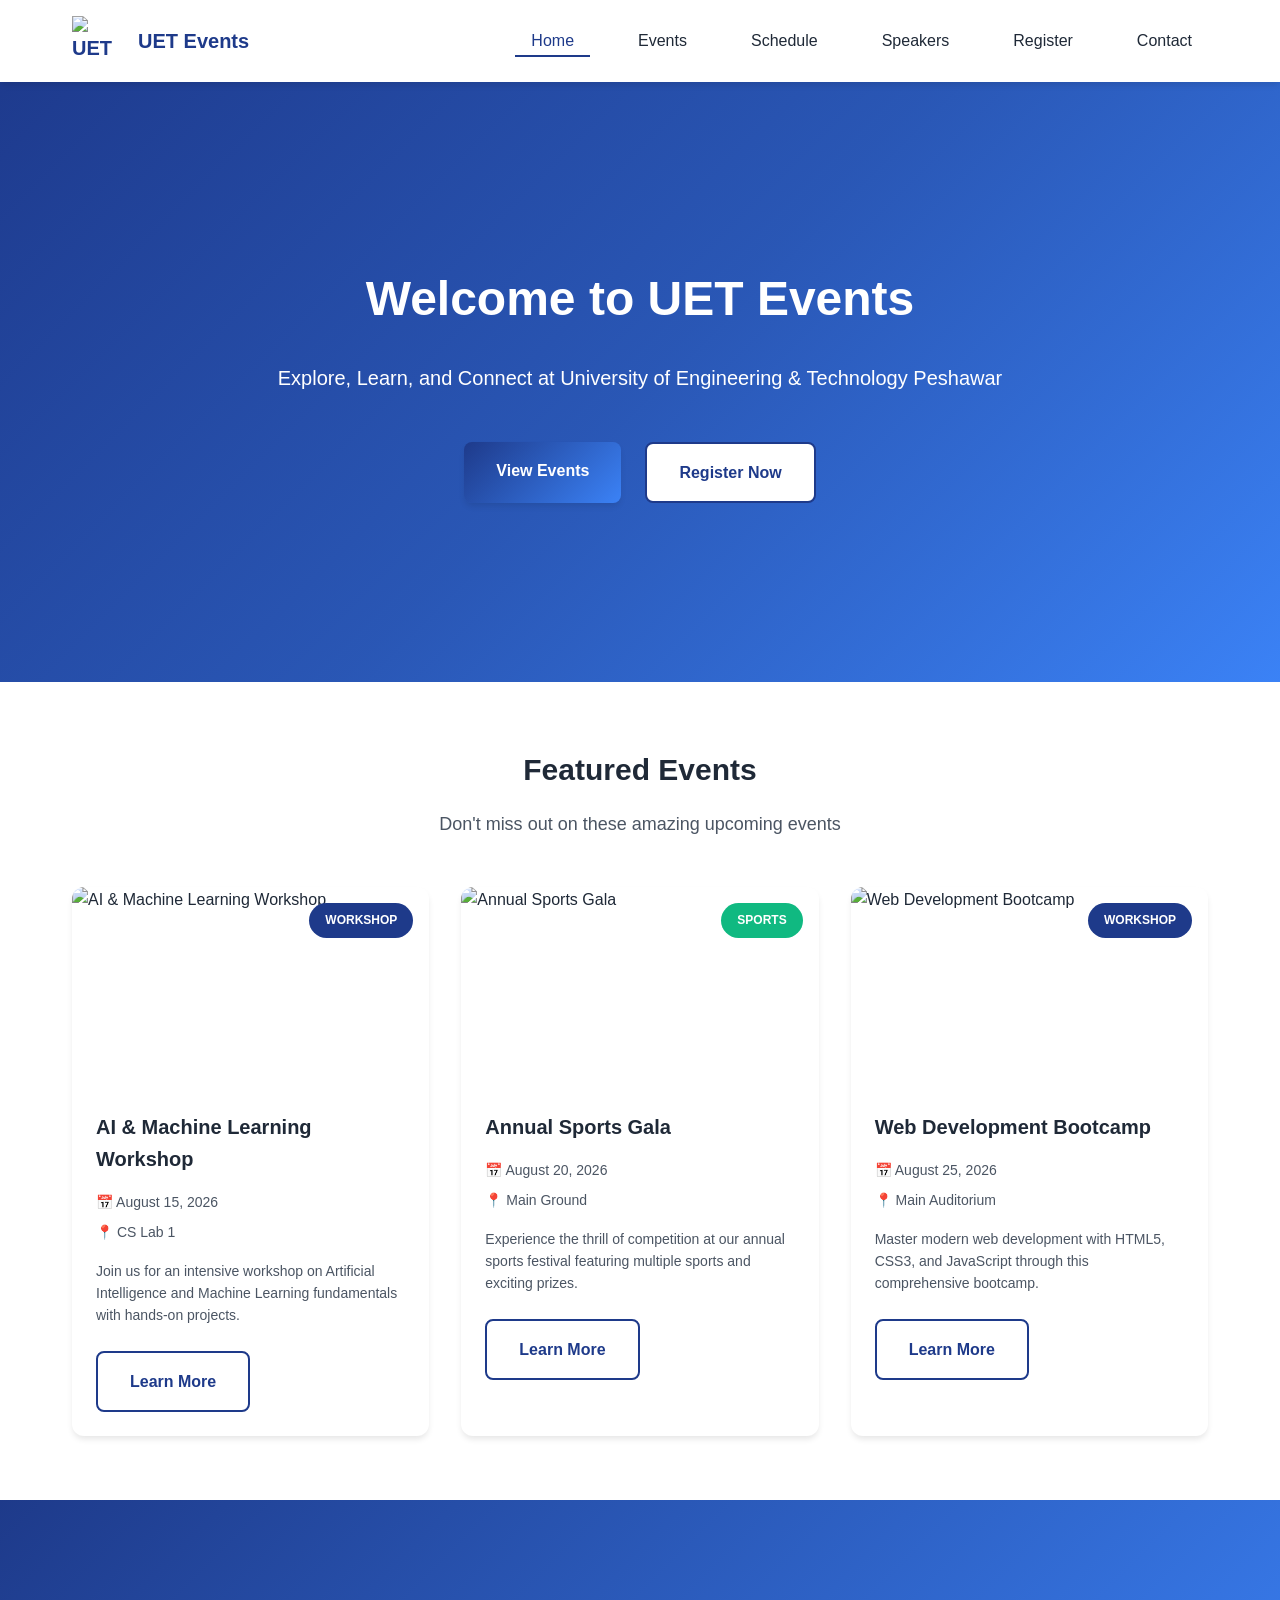
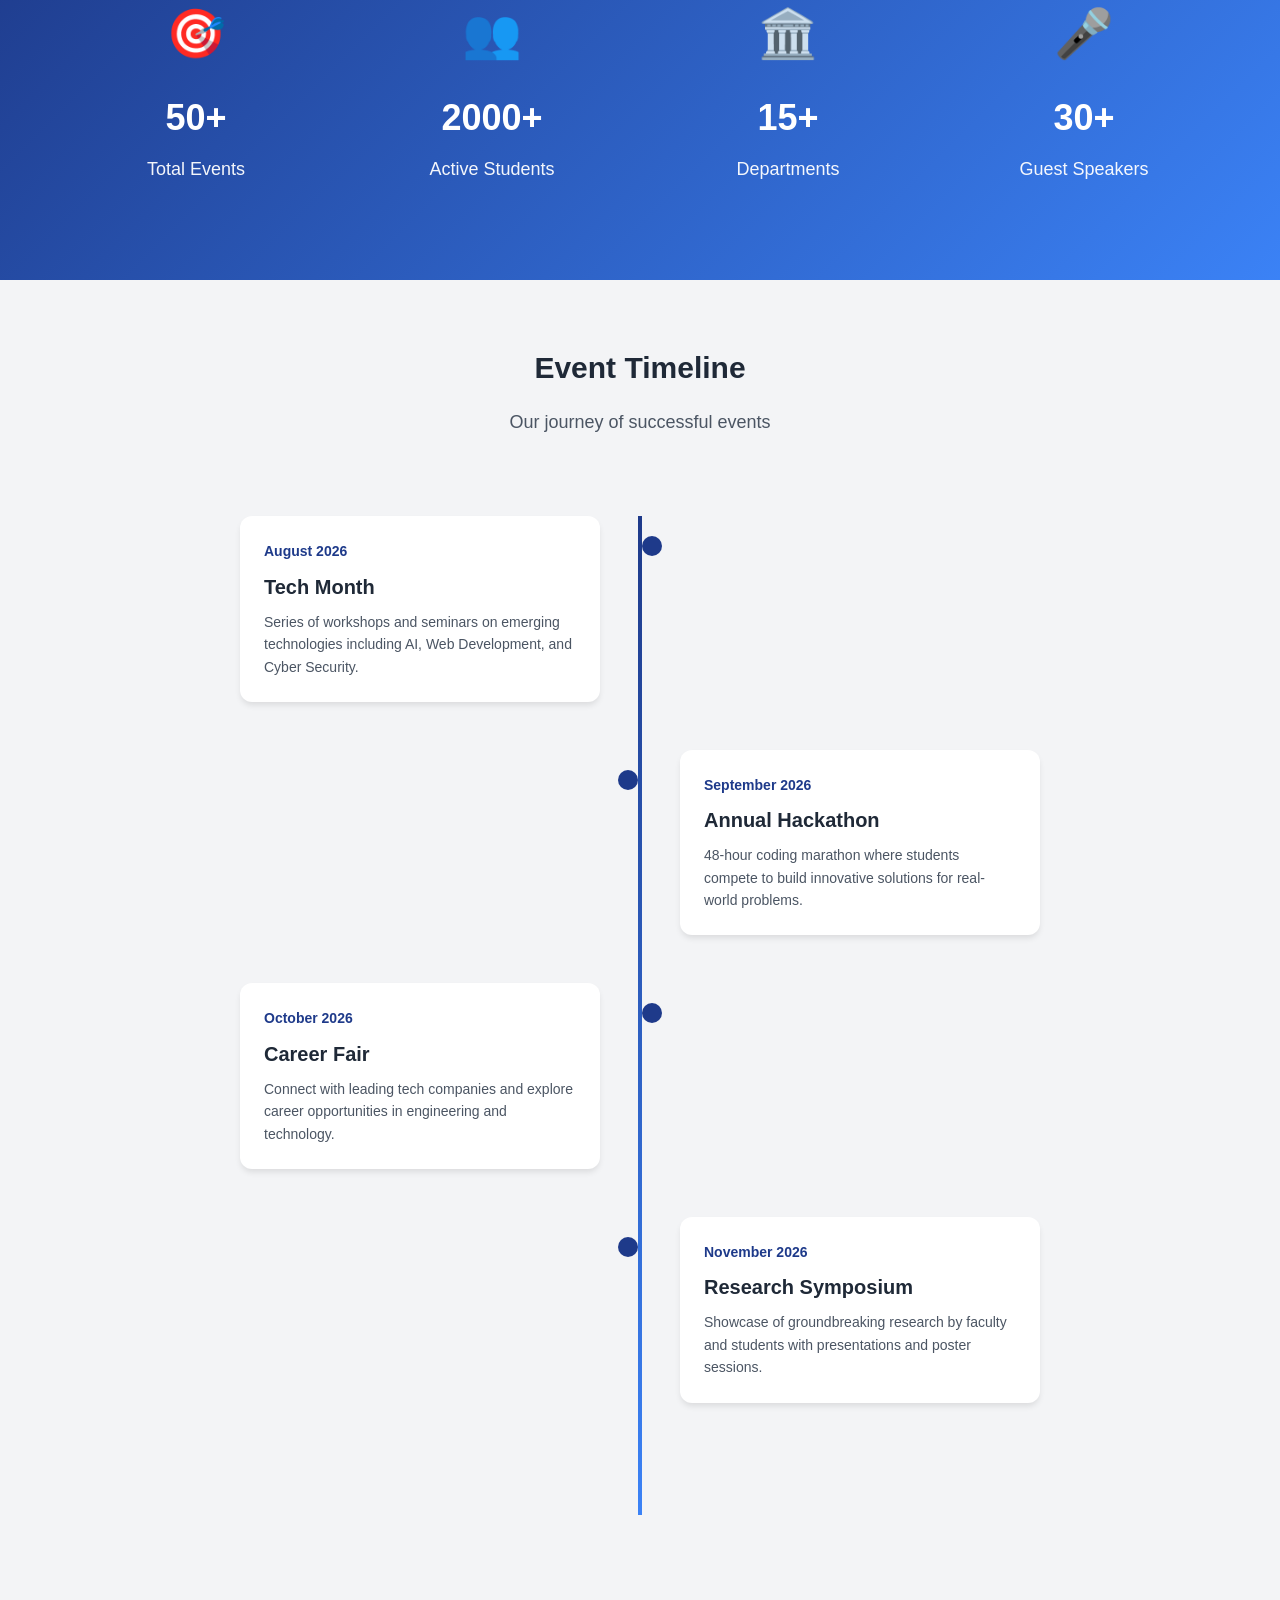
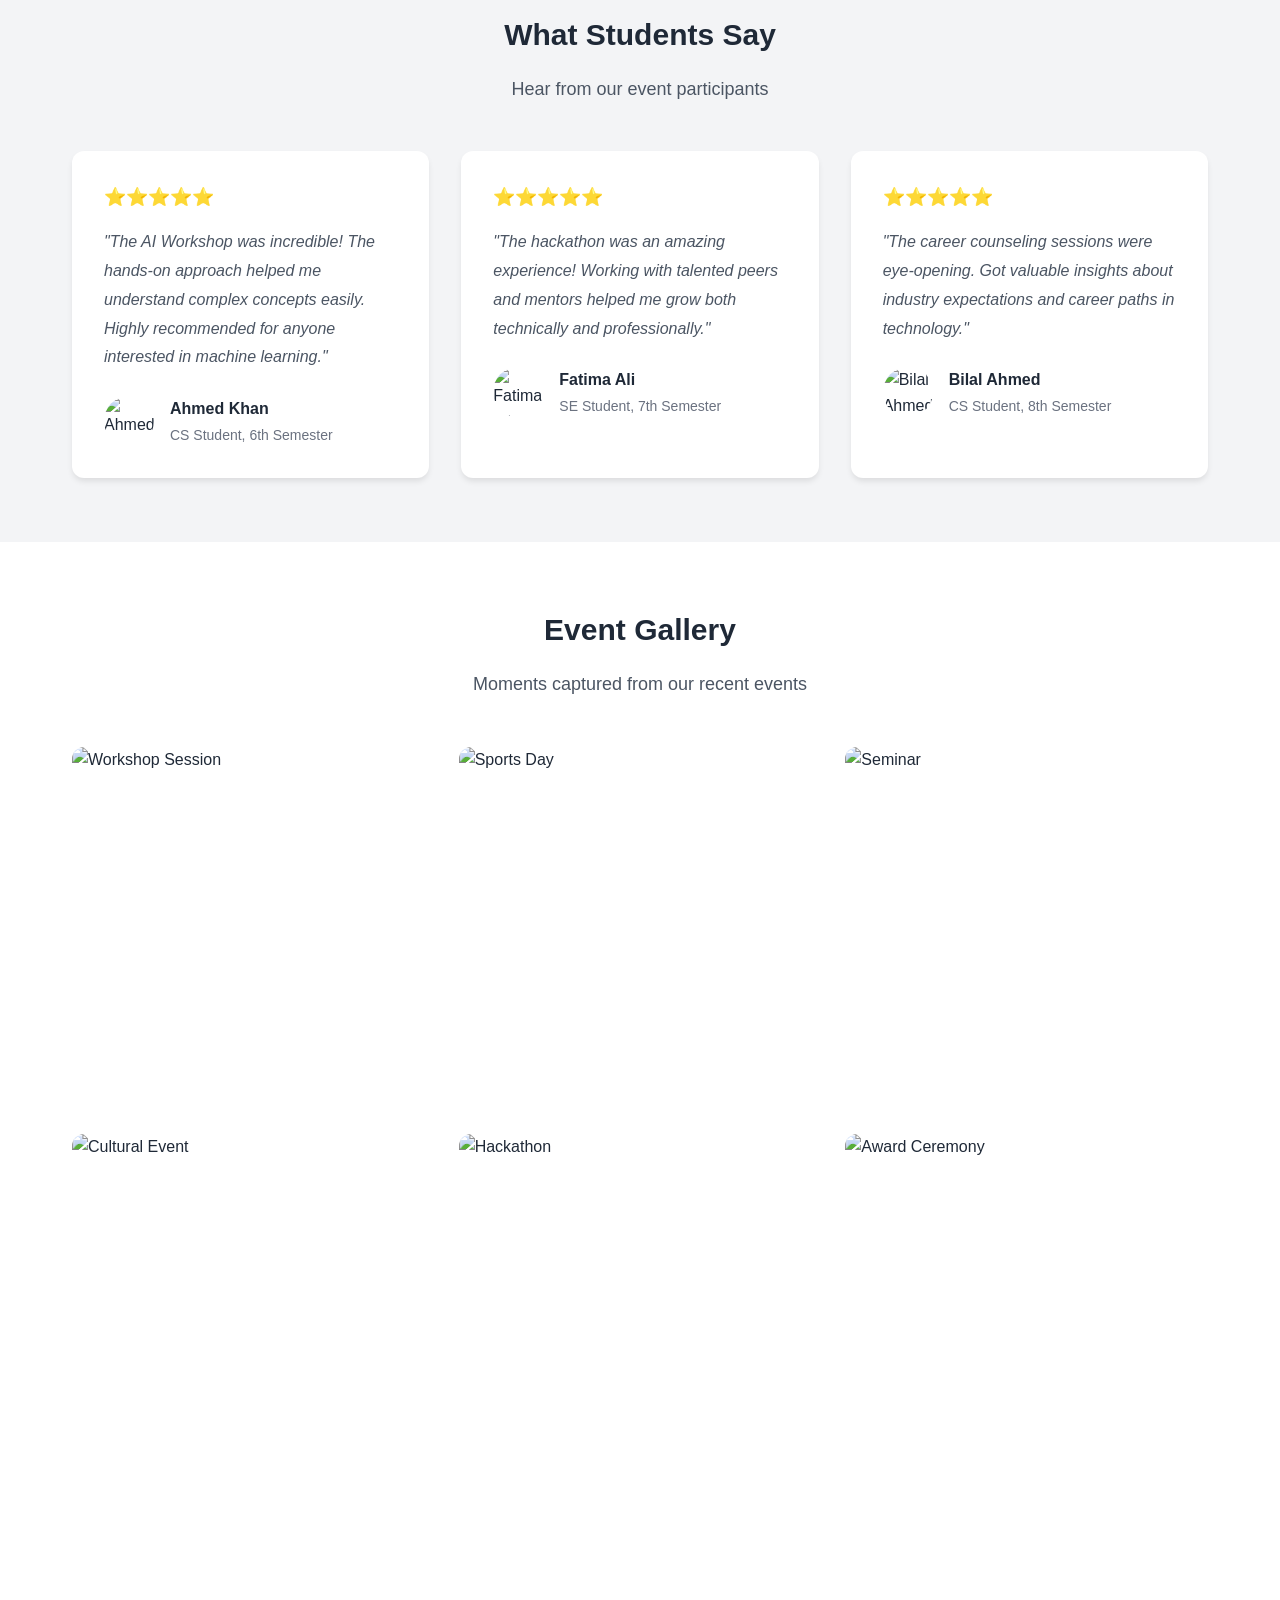
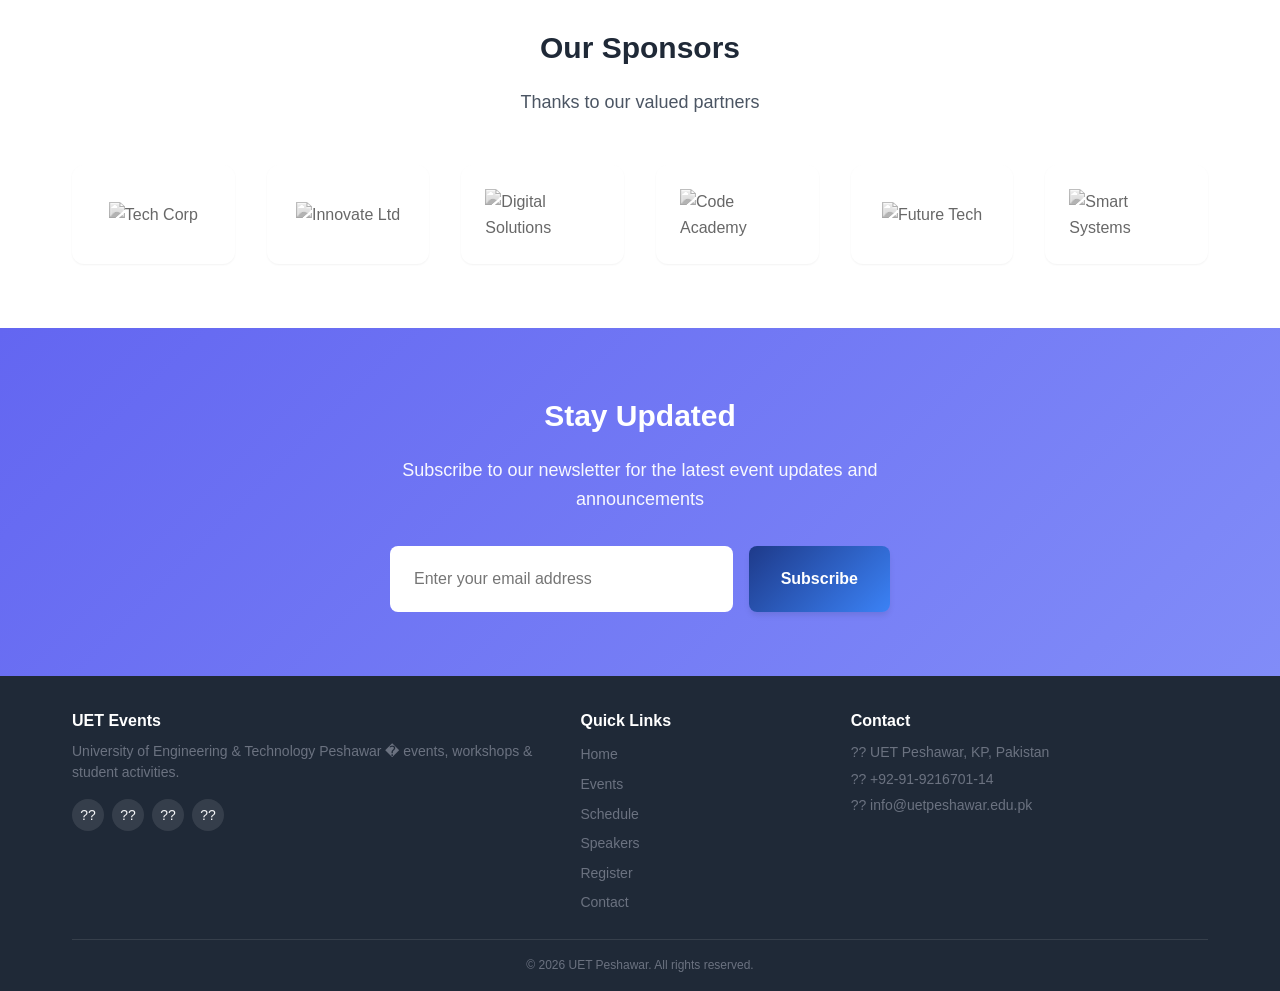
==== index.html @ 7196884f "Summer Web Development Assignment University Events" ====
<!DOCTYPE html>
<html lang="en">
<head>
    <meta charset="UTF-8">
    <meta name="viewport" content="width=device-width, initial-scale=1.0">
    <meta name="description" content="University of Engineering & Technology Peshawar - Event Management System">
    <meta name="keywords" content="UET Peshawar, University Events, Workshops, Seminars, Conferences">
    <meta name="author" content="UET Peshawar">
    <title>UET Events - Home | University Event Management</title>
    <link rel="stylesheet" href="style.css">
</head>
<body>
    <!-- Navigation Bar -->
    <header>
        <nav class="navbar">
            <div class="container nav-container">
                <div class="logo">
                    <img src="https://via.placeholder.com/50x50/1e3a8a/ffffff?text=UET" alt="UET Peshawar Logo" class="logo-img">
                    <span class="logo-text">UET Events</span>
                </div>
                
                <!-- Hamburger Menu (CSS Only) -->
                <input type="checkbox" id="menu-toggle" class="menu-toggle">
                <label for="menu-toggle" class="menu-icon">
                    <span></span>
                    <span></span>
                    <span></span>
                </label>
                
                <ul class="nav-links">
                    <li><a href="index.html" class="nav-link active">Home</a></li>
                    <li><a href="events.html" class="nav-link">Events</a></li>
                    <li><a href="schedule.html" class="nav-link">Schedule</a></li>
                    <li><a href="speakers.html" class="nav-link">Speakers</a></li>
                    <li><a href="register.html" class="nav-link">Register</a></li>
                    <li><a href="contact.html" class="nav-link">Contact</a></li>
                </ul>
            </div>
        </nav>
    </header>

    <!-- Main Content -->
    <main>
        <!-- Hero Section -->
        <section class="hero">
            <div class="hero-overlay"></div>
            <div class="hero-content">
                <h1 class="hero-title">Welcome to UET Events</h1>
                <p class="hero-subtitle">Explore, Learn, and Connect at University of Engineering & Technology Peshawar</p>
                <div class="hero-buttons">
                    <a href="events.html" class="btn btn-primary">View Events</a>
                    <a href="register.html" class="btn btn-secondary">Register Now</a>
                </div>
            </div>
        </section>

        <!-- Featured Events Section -->
        <section class="featured-events section">
            <div class="container">
                <h2 class="section-title">Featured Events</h2>
                <p class="section-subtitle">Don't miss out on these amazing upcoming events</p>
                
                <div class="events-grid featured-grid">
                    <!-- Event Card 1 -->
                    <article class="event-card">
                        <div class="event-image">
                            <img src="https://images.unsplash.com/photo-1531482615713-2afd69097998?w=400&h=300&fit=crop" alt="AI & Machine Learning Workshop">
                            <span class="event-badge badge-workshop">Workshop</span>
                        </div>
                        <div class="event-content">
                            <h3 class="event-title">AI & Machine Learning Workshop</h3>
                            <div class="event-meta">
                                <span class="event-date">📅 August 15, 2026</span>
                                <span class="event-venue">📍 CS Lab 1</span>
                            </div>
                            <p class="event-description">Join us for an intensive workshop on Artificial Intelligence and Machine Learning fundamentals with hands-on projects.</p>
                            <a href="events.html" class="btn btn-outline">Learn More</a>
                        </div>
                    </article>

                    <!-- Event Card 2 -->
                    <article class="event-card">
                        <div class="event-image">
                            <img src="https://images.unsplash.com/photo-1461896836934-ffe607ba8211?w=400&h=300&fit=crop" alt="Annual Sports Gala">
                            <span class="event-badge badge-sports">Sports</span>
                        </div>
                        <div class="event-content">
                            <h3 class="event-title">Annual Sports Gala</h3>
                            <div class="event-meta">
                                <span class="event-date">📅 August 20, 2026</span>
                                <span class="event-venue">📍 Main Ground</span>
                            </div>
                            <p class="event-description">Experience the thrill of competition at our annual sports festival featuring multiple sports and exciting prizes.</p>
                            <a href="events.html" class="btn btn-outline">Learn More</a>
                        </div>
                    </article>

                    <!-- Event Card 3 -->
                    <article class="event-card">
                        <div class="event-image">
                            <img src="https://images.unsplash.com/photo-1498050108023-c5249f4df085?w=400&h=300&fit=crop" alt="Web Development Bootcamp">
                            <span class="event-badge badge-workshop">Workshop</span>
                        </div>
                        <div class="event-content">
                            <h3 class="event-title">Web Development Bootcamp</h3>
                            <div class="event-meta">
                                <span class="event-date">📅 August 25, 2026</span>
                                <span class="event-venue">📍 Main Auditorium</span>
                            </div>
                            <p class="event-description">Master modern web development with HTML5, CSS3, and JavaScript through this comprehensive bootcamp.</p>
                            <a href="events.html" class="btn btn-outline">Learn More</a>
                        </div>
                    </article>
                </div>
            </div>
        </section>

        <!-- Statistics Section -->
        <section class="statistics section">
            <div class="container">
                <div class="stats-grid">
                    <div class="stat-card">
                        <div class="stat-icon">🎯</div>
                        <div class="stat-number">50+</div>
                        <div class="stat-label">Total Events</div>
                    </div>
                    <div class="stat-card">
                        <div class="stat-icon">👥</div>
                        <div class="stat-number">2000+</div>
                        <div class="stat-label">Active Students</div>
                    </div>
                    <div class="stat-card">
                        <div class="stat-icon">🏛️</div>
                        <div class="stat-number">15+</div>
                        <div class="stat-label">Departments</div>
                    </div>
                    <div class="stat-card">
                        <div class="stat-icon">🎤</div>
                        <div class="stat-number">30+</div>
                        <div class="stat-label">Guest Speakers</div>
                    </div>
                </div>
            </div>
        </section>

        <!-- Timeline Section -->
        <section class="timeline-section section">
            <div class="container">
                <h2 class="section-title">Event Timeline</h2>
                <p class="section-subtitle">Our journey of successful events</p>
                
                <div class="timeline">
                    <div class="timeline-item">
                        <div class="timeline-content">
                            <div class="timeline-date">August 2026</div>
                            <h3 class="timeline-title">Tech Month</h3>
                            <p class="timeline-description">Series of workshops and seminars on emerging technologies including AI, Web Development, and Cyber Security.</p>
                        </div>
                    </div>
                    <div class="timeline-item">
                        <div class="timeline-content">
                            <div class="timeline-date">September 2026</div>
                            <h3 class="timeline-title">Annual Hackathon</h3>
                            <p class="timeline-description">48-hour coding marathon where students compete to build innovative solutions for real-world problems.</p>
                        </div>
                    </div>
                    <div class="timeline-item">
                        <div class="timeline-content">
                            <div class="timeline-date">October 2026</div>
                            <h3 class="timeline-title">Career Fair</h3>
                            <p class="timeline-description">Connect with leading tech companies and explore career opportunities in engineering and technology.</p>
                        </div>
                    </div>
                    <div class="timeline-item">
                        <div class="timeline-content">
                            <div class="timeline-date">November 2026</div>
                            <h3 class="timeline-title">Research Symposium</h3>
                            <p class="timeline-description">Showcase of groundbreaking research by faculty and students with presentations and poster sessions.</p>
                        </div>
                    </div>
                </div>
            </div>
        </section>

        <!-- Testimonials Section -->
        <section class="testimonials section">
            <div class="container">
                <h2 class="section-title">What Students Say</h2>
                <p class="section-subtitle">Hear from our event participants</p>
                
                <div class="testimonials-grid">
                    <div class="testimonial-card">
                        <div class="testimonial-stars">⭐⭐⭐⭐⭐</div>
                        <p class="testimonial-text">"The AI Workshop was incredible! The hands-on approach helped me understand complex concepts easily. Highly recommended for anyone interested in machine learning."</p>
                        <div class="testimonial-author">
                            <img src="https://i.pravatar.cc/150?img=12" alt="Ahmed Khan" class="testimonial-img">
                            <div class="testimonial-info">
                                <h4 class="testimonial-name">Ahmed Khan</h4>
                                <p class="testimonial-role">CS Student, 6th Semester</p>
                            </div>
                        </div>
                    </div>
                    
                    <div class="testimonial-card">
                        <div class="testimonial-stars">⭐⭐⭐⭐⭐</div>
                        <p class="testimonial-text">"The hackathon was an amazing experience! Working with talented peers and mentors helped me grow both technically and professionally."</p>
                        <div class="testimonial-author">
                            <img src="https://i.pravatar.cc/150?img=5" alt="Fatima Ali" class="testimonial-img">
                            <div class="testimonial-info">
                                <h4 class="testimonial-name">Fatima Ali</h4>
                                <p class="testimonial-role">SE Student, 7th Semester</p>
                            </div>
                        </div>
                    </div>
                    
                    <div class="testimonial-card">
                        <div class="testimonial-stars">⭐⭐⭐⭐⭐</div>
                        <p class="testimonial-text">"The career counseling sessions were eye-opening. Got valuable insights about industry expectations and career paths in technology."</p>
                        <div class="testimonial-author">
                            <img src="https://i.pravatar.cc/150?img=33" alt="Bilal Ahmed" class="testimonial-img">
                            <div class="testimonial-info">
                                <h4 class="testimonial-name">Bilal Ahmed</h4>
                                <p class="testimonial-role">CS Student, 8th Semester</p>
                            </div>
                        </div>
                    </div>
                </div>
            </div>
        </section>

        <!-- Gallery Section -->
        <section class="gallery section">
            <div class="container">
                <h2 class="section-title">Event Gallery</h2>
                <p class="section-subtitle">Moments captured from our recent events</p>
                
                <div class="gallery-grid">
                    <div class="gallery-item">
                        <img src="https://images.unsplash.com/photo-1524178232363-1fb2b075b655?w=400&h=400&fit=crop" alt="Workshop Session">
                        <div class="gallery-overlay">
                            <p class="gallery-caption">Workshop Session</p>
                        </div>
                    </div>
                    <div class="gallery-item">
                        <img src="https://images.unsplash.com/photo-1579952363873-27f3bade9f55?w=400&h=400&fit=crop" alt="Sports Day">
                        <div class="gallery-overlay">
                            <p class="gallery-caption">Sports Day</p>
                        </div>
                    </div>
                    <div class="gallery-item">
                        <img src="https://images.unsplash.com/photo-1540575467063-178a50c2df87?w=400&h=400&fit=crop" alt="Seminar">
                        <div class="gallery-overlay">
                            <p class="gallery-caption">Tech Seminar</p>
                        </div>
                    </div>
                    <div class="gallery-item">
                        <img src="https://images.unsplash.com/photo-1511578314322-379afb476865?w=400&h=400&fit=crop" alt="Cultural Event">
                        <div class="gallery-overlay">
                            <p class="gallery-caption">Cultural Festival</p>
                        </div>
                    </div>
                    <div class="gallery-item">
                        <img src="https://images.unsplash.com/photo-1504384308090-c894fdcc538d?w=400&h=400&fit=crop" alt="Hackathon">
                        <div class="gallery-overlay">
                            <p class="gallery-caption">Hackathon 2025</p>
                        </div>
                    </div>
                    <div class="gallery-item">
                        <img src="https://images.unsplash.com/photo-1523580494863-6f3031224c94?w=400&h=400&fit=crop" alt="Award Ceremony">
                        <div class="gallery-overlay">
                            <p class="gallery-caption">Award Ceremony</p>
                        </div>
                    </div>
                </div>
            </div>
        </section>

        <!-- Sponsors Section -->
        <section class="sponsors section">
            <div class="container">
                <h2 class="section-title">Our Sponsors</h2>
                <p class="section-subtitle">Thanks to our valued partners</p>
                
                <div class="sponsors-grid">
                    <div class="sponsor-card">
                        <img src="https://via.placeholder.com/150x80/1e3a8a/ffffff?text=Tech+Corp" alt="Tech Corp" class="sponsor-logo">
                    </div>
                    <div class="sponsor-card">
                        <img src="https://via.placeholder.com/150x80/3b82f6/ffffff?text=Innovate" alt="Innovate Ltd" class="sponsor-logo">
                    </div>
                    <div class="sponsor-card">
                        <img src="https://via.placeholder.com/150x80/60a5fa/ffffff?text=Digital" alt="Digital Solutions" class="sponsor-logo">
                    </div>
                    <div class="sponsor-card">
                        <img src="https://via.placeholder.com/150x80/6366f1/ffffff?text=Academy" alt="Code Academy" class="sponsor-logo">
                    </div>
                    <div class="sponsor-card">
                        <img src="https://via.placeholder.com/150x80/10b981/ffffff?text=Future" alt="Future Tech" class="sponsor-logo">
                    </div>
                    <div class="sponsor-card">
                        <img src="https://via.placeholder.com/150x80/f59e0b/ffffff?text=Smart" alt="Smart Systems" class="sponsor-logo">
                    </div>
                </div>
            </div>
        </section>

        <!-- Newsletter Section -->
        <section class="newsletter section">
            <div class="container">
                <div class="newsletter-content">
                    <h2 class="newsletter-title">Stay Updated</h2>
                    <p class="newsletter-text">Subscribe to our newsletter for the latest event updates and announcements</p>
                    <form class="newsletter-form">
                        <input type="email" class="newsletter-input" placeholder="Enter your email address" required>
                        <button type="submit" class="btn btn-primary">Subscribe</button>
                    </form>
                </div>
            </div>
        </section>
    </main>

    <!-- Footer -->
    <footer class="footer">
        <div class="container">
            <div class="footer-grid">
                <div class="footer-col">
                    <h3 class="footer-title">UET Events</h3>
                    <p class="footer-text">University of Engineering & Technology Peshawar � events, workshops & student activities.</p>
                    <div class="footer-social">
                        <a href="#" class="social-link" aria-label="Facebook">??</a>
                        <a href="#" class="social-link" aria-label="Twitter">??</a>
                        <a href="#" class="social-link" aria-label="LinkedIn">??</a>
                        <a href="#" class="social-link" aria-label="Instagram">??</a>
                    </div>
                </div>
                <div class="footer-col">
                    <h3 class="footer-title">Quick Links</h3>
                    <ul class="footer-links">
                        <li><a href="index.html" class="footer-link">Home</a></li>
                        <li><a href="events.html" class="footer-link">Events</a></li>
                        <li><a href="schedule.html" class="footer-link">Schedule</a></li>
                        <li><a href="speakers.html" class="footer-link">Speakers</a></li>
                        <li><a href="register.html" class="footer-link">Register</a></li>
                        <li><a href="contact.html" class="footer-link">Contact</a></li>
                    </ul>
                </div>
                <div class="footer-col">
                    <h3 class="footer-title">Contact</h3>
                    <ul class="footer-contact">
                        <li>?? UET Peshawar, KP, Pakistan</li>
                        <li>?? +92-91-9216701-14</li>
                        <li>?? info@uetpeshawar.edu.pk</li>
                    </ul>
                </div>
            </div>
            <div class="footer-bottom">
                <p>&copy; 2026 UET Peshawar. All rights reserved.</p>
            </div>
        </div>
    </footer>
</body>
</html>
---- style.css ----
/* ================================
   UNIVERSITY EVENT MANAGEMENT SYSTEM
   CSS Stylesheet
   ================================ */

/* ================================
   1. CSS RESET & VARIABLES
   ================================ */

* {
    margin: 0;
    padding: 0;
    box-sizing: border-box;
}

:root {
    /* Primary Colors - Blue Theme */
    --primary-color: #1e3a8a;
    --primary-light: #3b82f6;
    --primary-dark: #1e40af;
    --accent-color: #60a5fa;
    
    /* Secondary Colors */
    --secondary-color: #6366f1;
    --secondary-light: #818cf8;
    
    /* Neutral Colors */
    --text-dark: #1f2937;
    --text-medium: #4b5563;
    --text-light: #6b7280;
    --bg-white: #ffffff;
    --bg-light: #f3f4f6;
    --bg-lighter: #f9fafb;
    --border-color: #e5e7eb;
    
    /* Status Colors */
    --success: #10b981;
    --warning: #f59e0b;
    --error: #ef4444;
    --info: #06b6d4;
    
    /* Spacing */
    --spacing-xs: 0.5rem;
    --spacing-sm: 1rem;
    --spacing-md: 1.5rem;
    --spacing-lg: 2rem;
    --spacing-xl: 3rem;
    --spacing-xxl: 4rem;
    
    /* Typography */
    --font-family: 'Segoe UI', Tahoma, Geneva, Verdana, sans-serif;
    --font-size-xs: 0.75rem;
    --font-size-sm: 0.875rem;
    --font-size-base: 1rem;
    --font-size-lg: 1.125rem;
    --font-size-xl: 1.25rem;
    --font-size-2xl: 1.5rem;
    --font-size-3xl: 1.875rem;
    --font-size-4xl: 2.25rem;
    --font-size-5xl: 3rem;
    
    /* Borders & Shadows */
    --border-radius: 8px;
    --border-radius-lg: 12px;
    --border-radius-full: 9999px;
    --box-shadow-sm: 0 1px 2px 0 rgba(0, 0, 0, 0.05);
    --box-shadow: 0 4px 6px -1px rgba(0, 0, 0, 0.1);
    --box-shadow-md: 0 10px 15px -3px rgba(0, 0, 0, 0.1);
    --box-shadow-lg: 0 20px 25px -5px rgba(0, 0, 0, 0.1);
    --box-shadow-xl: 0 25px 50px -12px rgba(0, 0, 0, 0.25);
    
    /* Transitions */
    --transition-fast: all 0.15s ease;
    --transition: all 0.3s ease;
    --transition-slow: all 0.5s ease;
    
    /* Container */
    --container-width: 1200px;
}

/* ================================
   2. GLOBAL STYLES
   ================================ */

html {
    scroll-behavior: smooth;
    font-size: 16px;
}

body {
    font-family: var(--font-family);
    font-size: var(--font-size-base);
    line-height: 1.6;
    color: var(--text-dark);
    background-color: var(--bg-white);
    overflow-x: hidden;
}

img {
    max-width: 100%;
    height: auto;
    display: block;
}

a {
    text-decoration: none;
    color: inherit;
    transition: var(--transition);
}

ul, ol {
    list-style: none;
}

/* ================================
   3. UTILITY CLASSES
   ================================ */

.container {
    max-width: var(--container-width);
    margin: 0 auto;
    padding: 0 var(--spacing-lg);
}

.section {
    padding: var(--spacing-xxl) 0;
}

.section-title {
    font-size: var(--font-size-3xl);
    font-weight: 700;
    color: var(--text-dark);
    text-align: center;
    margin-bottom: var(--spacing-sm);
}

.section-subtitle {
    font-size: var(--font-size-lg);
    color: var(--text-medium);
    text-align: center;
    margin-bottom: var(--spacing-xl);
}

.required {
    color: var(--error);
}

/* ================================
   4. NAVIGATION BAR
   ================================ */

.navbar {
    background: var(--bg-white);
    box-shadow: var(--box-shadow);
    position: sticky;
    top: 0;
    z-index: 1000;
    transition: var(--transition);
}

.nav-container {
    display: flex;
    justify-content: space-between;
    align-items: center;
    padding: var(--spacing-sm) var(--spacing-lg);
}

.logo {
    display: flex;
    align-items: center;
    gap: var(--spacing-sm);
    font-size: var(--font-size-xl);
    font-weight: 700;
    color: var(--primary-color);
}

.logo-img {
    width: 50px;
    height: 50px;
    object-fit: contain;
}

.logo-text {
    font-weight: 700;
}

.menu-toggle {
    display: none;
}

.menu-icon {
    display: none;
    flex-direction: column;
    cursor: pointer;
    gap: 5px;
}

.menu-icon span {
    width: 25px;
    height: 3px;
    background: var(--primary-color);
    border-radius: 3px;
    transition: var(--transition);
}

.nav-links {
    display: flex;
    gap: var(--spacing-lg);
    align-items: center;
}

.nav-link {
    padding: var(--spacing-xs) var(--spacing-sm);
    color: var(--text-dark);
    font-weight: 500;
    position: relative;
    transition: var(--transition);
}

.nav-link::after {
    content: '';
    position: absolute;
    bottom: 0;
    left: 0;
    width: 0;
    height: 2px;
    background: var(--primary-color);
    transition: var(--transition);
}

.nav-link:hover,
.nav-link.active {
    color: var(--primary-color);
}

.nav-link:hover::after,
.nav-link.active::after {
    width: 100%;
}

/* ================================
   5. BUTTONS
   ================================ */

.btn {
    display: inline-block;
    padding: var(--spacing-sm) var(--spacing-lg);
    border: none;
    border-radius: var(--border-radius);
    font-size: var(--font-size-base);
    font-weight: 600;
    text-align: center;
    cursor: pointer;
    transition: var(--transition);
    text-decoration: none;
}

.btn-primary {
    background: linear-gradient(135deg, var(--primary-color), var(--primary-light));
    color: var(--bg-white);
    box-shadow: var(--box-shadow);
}

.btn-primary:hover {
    background: linear-gradient(135deg, var(--primary-dark), var(--primary-color));
    box-shadow: var(--box-shadow-md);
    transform: translateY(-2px);
}

.btn-secondary {
    background: var(--bg-white);
    color: var(--primary-color);
    border: 2px solid var(--primary-color);
}

.btn-secondary:hover {
    background: var(--primary-color);
    color: var(--bg-white);
    transform: translateY(-2px);
}

.btn-outline {
    background: transparent;
    color: var(--primary-color);
    border: 2px solid var(--primary-color);
}

.btn-outline:hover {
    background: var(--primary-color);
    color: var(--bg-white);
    transform: translateY(-2px);
}

.btn-large {
    padding: var(--spacing-md) var(--spacing-xl);
    font-size: var(--font-size-lg);
}

/* ================================
   6. HERO SECTION
   ================================ */

.hero {
    position: relative;
    height: 600px;
    display: flex;
    align-items: center;
    justify-content: center;
    background: linear-gradient(135deg, var(--primary-dark) 0%, var(--primary-color) 50%, var(--primary-light) 100%);
    color: var(--bg-white);
    overflow: hidden;
}

.hero::before {
    content: '';
    position: absolute;
    top: 0;
    left: 0;
    right: 0;
    bottom: 0;
    background: url('images/hero/hero-banner.jpg') center/cover no-repeat;
    opacity: 0.2;
    z-index: 0;
}

.hero-overlay {
    position: absolute;
    top: 0;
    left: 0;
    right: 0;
    bottom: 0;
    background: linear-gradient(135deg, rgba(30, 58, 138, 0.9), rgba(59, 130, 246, 0.8));
    z-index: 1;
}

.hero-content {
    position: relative;
    z-index: 2;
    text-align: center;
    max-width: 800px;
    padding: var(--spacing-lg);
    animation: fadeInUp 1s ease;
}

.hero-title {
    font-size: var(--font-size-5xl);
    font-weight: 700;
    margin-bottom: var(--spacing-md);
    animation: fadeInUp 1s ease 0.2s both;
}

.hero-subtitle {
    font-size: var(--font-size-xl);
    margin-bottom: var(--spacing-xl);
    opacity: 0.95;
    animation: fadeInUp 1s ease 0.4s both;
}

.hero-buttons {
    display: flex;
    gap: var(--spacing-md);
    justify-content: center;
    flex-wrap: wrap;
    animation: fadeInUp 1s ease 0.6s both;
}

/* ================================
   7. PAGE HEADER
   ================================ */

.page-header {
    background: linear-gradient(135deg, var(--primary-color), var(--primary-light));
    color: var(--bg-white);
    padding: var(--spacing-xxl) 0;
    text-align: center;
}

.page-title {
    font-size: var(--font-size-4xl);
    font-weight: 700;
    margin-bottom: var(--spacing-sm);
}

.page-subtitle {
    font-size: var(--font-size-lg);
    opacity: 0.95;
}

/* ================================
   8. EVENT CARDS
   ================================ */

.events-grid {
    display: grid;
    grid-template-columns: repeat(4, 1fr);
    gap: var(--spacing-lg);
}

.featured-grid {
    grid-template-columns: repeat(3, 1fr);
}

.event-card {
    background: var(--bg-white);
    border-radius: var(--border-radius-lg);
    overflow: hidden;
    box-shadow: var(--box-shadow);
    transition: var(--transition);
    animation: fadeInUp 0.6s ease;
}

.event-card:hover {
    transform: translateY(-10px);
    box-shadow: var(--box-shadow-xl);
}

.event-image {
    position: relative;
    width: 100%;
    height: 200px;
    overflow: hidden;
}

.event-image img {
    width: 100%;
    height: 100%;
    object-fit: cover;
    transition: var(--transition);
}

.event-card:hover .event-image img {
    transform: scale(1.1);
}

.event-badge {
    position: absolute;
    top: var(--spacing-sm);
    right: var(--spacing-sm);
    padding: var(--spacing-xs) var(--spacing-sm);
    border-radius: var(--border-radius-full);
    font-size: var(--font-size-xs);
    font-weight: 600;
    color: var(--bg-white);
    text-transform: uppercase;
}

.badge-workshop { background: var(--primary-color); }
.badge-sports { background: var(--success); }
.badge-seminar { background: var(--secondary-color); }
.badge-cultural { background: var(--warning); }
.badge-hackathon { background: var(--error); }
.badge-career { background: var(--info); }
.badge-conference { background: var(--primary-dark); }

.event-content {
    padding: var(--spacing-md);
}

.event-title {
    font-size: var(--font-size-xl);
    font-weight: 700;
    color: var(--text-dark);
    margin-bottom: var(--spacing-sm);
}

.event-meta {
    display: flex;
    flex-direction: column;
    gap: var(--spacing-xs);
    margin-bottom: var(--spacing-sm);
    color: var(--text-medium);
    font-size: var(--font-size-sm);
}

.event-organizer {
    color: var(--text-medium);
    font-size: var(--font-size-sm);
    margin-bottom: var(--spacing-sm);
}

.event-description {
    color: var(--text-medium);
    font-size: var(--font-size-sm);
    line-height: 1.6;
    margin-bottom: var(--spacing-md);
}

/* ================================
   9. STATISTICS SECTION
   ================================ */

.statistics {
    background: linear-gradient(135deg, var(--primary-color), var(--primary-light));
    color: var(--bg-white);
}

.stats-grid {
    display: grid;
    grid-template-columns: repeat(4, 1fr);
    gap: var(--spacing-xl);
}

.stat-card {
    text-align: center;
    padding: var(--spacing-lg);
    animation: fadeInUp 0.8s ease;
}

.stat-icon {
    font-size: var(--font-size-5xl);
    margin-bottom: var(--spacing-sm);
    animation: bounce 2s infinite;
}

.stat-number {
    font-size: var(--font-size-4xl);
    font-weight: 700;
    margin-bottom: var(--spacing-xs);
    animation: countUp 2s ease;
}

.stat-label {
    font-size: var(--font-size-lg);
    opacity: 0.95;
}

/* ================================
   10. TIMELINE SECTION
   ================================ */

.timeline-section {
    background: var(--bg-light);
}

.timeline {
    position: relative;
    max-width: 800px;
    margin: 0 auto;
    padding: var(--spacing-lg) 0;
}

.timeline::before {
    content: '';
    position: absolute;
    left: 50%;
    transform: translateX(-50%);
    width: 4px;
    height: 100%;
    background: linear-gradient(to bottom, var(--primary-color), var(--primary-light));
}

.timeline-item {
    display: flex;
    justify-content: flex-start;
    position: relative;
    margin-bottom: var(--spacing-xl);
    animation: fadeInUp 0.6s ease;
}

.timeline-item:nth-child(even) {
    justify-content: flex-end;
}

.timeline-content {
    width: 45%;
    background: var(--bg-white);
    padding: var(--spacing-md);
    border-radius: var(--border-radius-lg);
    box-shadow: var(--box-shadow);
    position: relative;
}

.timeline-content::before {
    content: '';
    position: absolute;
    width: 20px;
    height: 20px;
    background: var(--primary-color);
    border-radius: 50%;
    top: 20px;
}

.timeline-item:nth-child(odd) .timeline-content::before {
    right: -62px;
}

.timeline-item:nth-child(even) .timeline-content::before {
    left: -62px;
}

.timeline-date {
    color: var(--primary-color);
    font-weight: 700;
    font-size: var(--font-size-sm);
    margin-bottom: var(--spacing-xs);
}

.timeline-title {
    font-size: var(--font-size-xl);
    font-weight: 700;
    margin-bottom: var(--spacing-xs);
}

.timeline-description {
    color: var(--text-medium);
    font-size: var(--font-size-sm);
}

/* ================================
   11. TESTIMONIALS SECTION
   ================================ */

.testimonials {
    background: var(--bg-light);
}

.testimonials-grid {
    display: grid;
    grid-template-columns: repeat(3, 1fr);
    gap: var(--spacing-lg);
}

.testimonial-card {
    background: var(--bg-white);
    padding: var(--spacing-lg);
    border-radius: var(--border-radius-lg);
    box-shadow: var(--box-shadow);
    transition: var(--transition);
    animation: fadeInUp 0.6s ease;
}

.testimonial-card:hover {
    transform: translateY(-5px);
    box-shadow: var(--box-shadow-lg);
}

.testimonial-stars {
    font-size: var(--font-size-lg);
    margin-bottom: var(--spacing-sm);
    color: var(--warning);
}

.testimonial-text {
    color: var(--text-medium);
    font-size: var(--font-size-base);
    line-height: 1.8;
    margin-bottom: var(--spacing-md);
    font-style: italic;
}

.testimonial-author {
    display: flex;
    align-items: center;
    gap: var(--spacing-sm);
}

.testimonial-img {
    width: 50px;
    height: 50px;
    border-radius: 50%;
    object-fit: cover;
}

.testimonial-name {
    font-weight: 700;
    color: var(--text-dark);
    font-size: var(--font-size-base);
    margin-bottom: 2px;
}

.testimonial-role {
    color: var(--text-light);
    font-size: var(--font-size-sm);
}

/* ================================
   12. GALLERY SECTION
   ================================ */

.gallery-grid {
    display: grid;
    grid-template-columns: repeat(3, 1fr);
    gap: var(--spacing-md);
}

.gallery-item {
    position: relative;
    aspect-ratio: 1;
    overflow: hidden;
    border-radius: var(--border-radius-lg);
    cursor: pointer;
}

.gallery-item img {
    width: 100%;
    height: 100%;
    object-fit: cover;
    transition: var(--transition);
}

.gallery-overlay {
    position: absolute;
    top: 0;
    left: 0;
    right: 0;
    bottom: 0;
    background: rgba(30, 58, 138, 0.9);
    display: flex;
    align-items: center;
    justify-content: center;
    opacity: 0;
    transition: var(--transition);
}

.gallery-item:hover .gallery-overlay {
    opacity: 1;
}

.gallery-item:hover img {
    transform: scale(1.1);
}

.gallery-caption {
    color: var(--bg-white);
    font-size: var(--font-size-lg);
    font-weight: 600;
}

/* ================================
   13. SPONSORS SECTION
   ================================ */

.sponsors-grid {
    display: grid;
    grid-template-columns: repeat(6, 1fr);
    gap: var(--spacing-lg);
}

.sponsor-card {
    background: var(--bg-white);
    padding: var(--spacing-md);
    border-radius: var(--border-radius-lg);
    box-shadow: var(--box-shadow-sm);
    display: flex;
    align-items: center;
    justify-content: center;
    transition: var(--transition);
}

.sponsor-logo {
    max-width: 100%;
    max-height: 80px;
    filter: grayscale(100%);
    opacity: 0.7;
    transition: var(--transition);
}

.sponsor-card:hover .sponsor-logo {
    filter: grayscale(0%);
    opacity: 1;
}

.sponsor-card:hover {
    transform: translateY(-5px);
    box-shadow: var(--box-shadow-md);
}

/* ================================
   14. NEWSLETTER SECTION
   ================================ */

.newsletter {
    background: linear-gradient(135deg, var(--secondary-color), var(--secondary-light));
    color: var(--bg-white);
}

.newsletter-content {
    max-width: 600px;
    margin: 0 auto;
    text-align: center;
}

.newsletter-title {
    font-size: var(--font-size-3xl);
    font-weight: 700;
    margin-bottom: var(--spacing-sm);
}

.newsletter-text {
    font-size: var(--font-size-lg);
    margin-bottom: var(--spacing-lg);
    opacity: 0.95;
}

.newsletter-form {
    display: flex;
    gap: var(--spacing-sm);
    max-width: 500px;
    margin: 0 auto;
}

.newsletter-input {
    flex: 1;
    padding: var(--spacing-md);
    border: none;
    border-radius: var(--border-radius);
    font-size: var(--font-size-base);
}

.newsletter-input:focus {
    outline: none;
    box-shadow: 0 0 0 3px rgba(255, 255, 255, 0.3);
}

/* ================================
   15. SCHEDULE TABLE
   ================================ */

.schedule-intro {
    text-align: center;
    margin-bottom: var(--spacing-xl);
}

.table-container {
    overflow-x: auto;
    margin-bottom: var(--spacing-xl);
}

.schedule-table {
    width: 100%;
    border-collapse: collapse;
    background: var(--bg-white);
    box-shadow: var(--box-shadow);
    border-radius: var(--border-radius-lg);
    overflow: hidden;
}

.schedule-table thead {
    background: linear-gradient(135deg, var(--primary-color), var(--primary-light));
    color: var(--bg-white);
}

.schedule-table th {
    padding: var(--spacing-md);
    text-align: left;
    font-weight: 600;
    font-size: var(--font-size-base);
}

.schedule-table td {
    padding: var(--spacing-md);
    border-bottom: 1px solid var(--border-color);
}

.schedule-table tbody tr:nth-child(odd) {
    background-color: var(--bg-lighter);
}

.schedule-table tbody tr:nth-child(even) {
    background-color: var(--bg-white);
}

.schedule-table tbody tr:hover {
    background-color: var(--bg-light);
    transform: scale(1.01);
    box-shadow: var(--box-shadow-sm);
    transition: var(--transition);
}

.category-badge {
    padding: var(--spacing-xs) var(--spacing-sm);
    border-radius: var(--border-radius-full);
    font-size: var(--font-size-xs);
    font-weight: 600;
    color: var(--bg-white);
    display: inline-block;
}

.badge-general { background: var(--text-medium); }
.badge-technical { background: var(--primary-color); }
.badge-break { background: var(--text-light); }
.badge-competition { background: var(--warning); }
.badge-networking { background: var(--info); }

.schedule-notes {
    background: var(--bg-light);
    padding: var(--spacing-lg);
    border-radius: var(--border-radius-lg);
    border-left: 4px solid var(--primary-color);
}

.schedule-notes h3 {
    color: var(--primary-color);
    margin-bottom: var(--spacing-sm);
}

.schedule-notes ul {
    list-style: disc;
    padding-left: var(--spacing-lg);
}

.schedule-notes li {
    color: var(--text-medium);
    margin-bottom: var(--spacing-xs);
}

/* ================================
   16. SPEAKERS PAGE
   ================================ */

.speakers-grid {
    display: grid;
    grid-template-columns: repeat(2, 1fr);
    gap: var(--spacing-xl);
}

.speaker-card {
    background: var(--bg-white);
    border-radius: var(--border-radius-lg);
    box-shadow: var(--box-shadow);
    overflow: hidden;
    transition: var(--transition);
    animation: fadeInUp 0.6s ease;
}

.speaker-card:hover {
    transform: translateY(-5px);
    box-shadow: var(--box-shadow-lg);
}

.speaker-image-wrapper {
    width: 100%;
    height: 300px;
    overflow: hidden;
}

.speaker-image {
    width: 100%;
    height: 100%;
    object-fit: cover;
    transition: var(--transition);
}

.speaker-card:hover .speaker-image {
    transform: scale(1.05);
}

.speaker-content {
    padding: var(--spacing-lg);
}

.speaker-name {
    font-size: var(--font-size-2xl);
    font-weight: 700;
    color: var(--text-dark);
    margin-bottom: var(--spacing-xs);
}

.speaker-designation {
    font-size: var(--font-size-lg);
    color: var(--primary-color);
    font-weight: 600;
    margin-bottom: 4px;
}

.speaker-department {
    font-size: var(--font-size-base);
    color: var(--text-medium);
    margin-bottom: var(--spacing-md);
}

.speaker-bio {
    color: var(--text-medium);
    line-height: 1.8;
    margin-bottom: var(--spacing-md);
}

.speaker-social {
    display: flex;
    gap: var(--spacing-sm);
}

.social-icon {
    width: 40px;
    height: 40px;
    display: flex;
    align-items: center;
    justify-content: center;
    background: var(--bg-light);
    border-radius: 50%;
    font-size: var(--font-size-lg);
    transition: var(--transition);
}

.social-icon:hover {
    background: var(--primary-color);
    color: var(--bg-white);
    transform: translateY(-3px);
}

/* ================================
   17. REGISTRATION FORM
   ================================ */

.registration-wrapper {
    max-width: 900px;
    margin: 0 auto;
}

.registration-intro {
    text-align: center;
    margin-bottom: var(--spacing-xl);
}

.registration-form {
    background: var(--bg-white);
    padding: var(--spacing-xl);
    border-radius: var(--border-radius-lg);
    box-shadow: var(--box-shadow-md);
}

.form-fieldset {
    border: 2px solid var(--border-color);
    border-radius: var(--border-radius-lg);
    padding: var(--spacing-lg);
    margin-bottom: var(--spacing-lg);
}

.fieldset-legend {
    font-size: var(--font-size-xl);
    font-weight: 700;
    color: var(--primary-color);
    padding: 0 var(--spacing-sm);
}

.form-group {
    margin-bottom: var(--spacing-md);
}

.form-row {
    display: grid;
    grid-template-columns: repeat(2, 1fr);
    gap: var(--spacing-md);
}

.form-label {
    display: block;
    font-weight: 600;
    color: var(--text-dark);
    margin-bottom: var(--spacing-xs);
}

.form-input,
.form-select,
.form-textarea {
    width: 100%;
    padding: var(--spacing-sm);
    border: 2px solid var(--border-color);
    border-radius: var(--border-radius);
    font-size: var(--font-size-base);
    font-family: var(--font-family);
    transition: var(--transition);
}

.form-input:focus,
.form-select:focus,
.form-textarea:focus {
    outline: none;
    border-color: var(--primary-color);
    box-shadow: 0 0 0 3px rgba(30, 58, 138, 0.1);
}

.form-textarea {
    resize: vertical;
    min-height: 100px;
}

.radio-group,
.checkbox-group {
    display: flex;
    flex-direction: column;
    gap: var(--spacing-sm);
}

.radio-label,
.checkbox-label {
    display: flex;
    align-items: center;
    gap: var(--spacing-xs);
    cursor: pointer;
    color: var(--text-medium);
}

.radio-label input[type="radio"],
.checkbox-label input[type="checkbox"] {
    width: 18px;
    height: 18px;
    cursor: pointer;
}

.terms-label {
    align-items: flex-start;
}

.link {
    color: var(--primary-color);
    text-decoration: underline;
}

.link:hover {
    color: var(--primary-dark);
}

.form-buttons {
    display: flex;
    gap: var(--spacing-md);
    justify-content: center;
    margin-top: var(--spacing-lg);
}

/* ================================
   18. CONTACT PAGE
   ================================ */

.contact-info-grid {
    display: grid;
    grid-template-columns: repeat(4, 1fr);
    gap: var(--spacing-lg);
    margin-bottom: var(--spacing-xxl);
}

.info-card {
    background: var(--bg-white);
    padding: var(--spacing-lg);
    border-radius: var(--border-radius-lg);
    box-shadow: var(--box-shadow);
    text-align: center;
    transition: var(--transition);
}

.info-card:hover {
    transform: translateY(-5px);
    box-shadow: var(--box-shadow-md);
}

.info-icon {
    font-size: var(--font-size-4xl);
    margin-bottom: var(--spacing-sm);
}

.info-title {
    font-size: var(--font-size-xl);
    font-weight: 700;
    color: var(--primary-color);
    margin-bottom: var(--spacing-sm);
}

.info-text {
    color: var(--text-medium);
    line-height: 1.8;
}

.map-section {
    background: var(--bg-light);
}

.map-container {
    max-width: 1000px;
    margin: 0 auto;
    border-radius: var(--border-radius-lg);
    overflow: hidden;
    box-shadow: var(--box-shadow-lg);
}

.campus-map {
    width: 100%;
    height: auto;
    display: block;
}

.contact-form-wrapper {
    max-width: 800px;
    margin: 0 auto;
}

.contact-form-intro {
    text-align: center;
    margin-bottom: var(--spacing-xl);
}

.contact-form {
    background: var(--bg-white);
    padding: var(--spacing-xl);
    border-radius: var(--border-radius-lg);
    box-shadow: var(--box-shadow-md);
}

.department-grid {
    display: grid;
    grid-template-columns: repeat(3, 1fr);
    gap: var(--spacing-lg);
}

.department-card {
    background: var(--bg-white);
    padding: var(--spacing-lg);
    border-radius: var(--border-radius-lg);
    box-shadow: var(--box-shadow);
    text-align: center;
    transition: var(--transition);
}

.department-card:hover {
    transform: translateY(-5px);
    box-shadow: var(--box-shadow-md);
    border: 2px solid var(--primary-light);
}

.department-icon {
    font-size: var(--font-size-4xl);
    margin-bottom: var(--spacing-sm);
}

.department-name {
    font-size: var(--font-size-lg);
    font-weight: 700;
    color: var(--primary-color);
    margin-bottom: var(--spacing-xs);
}

.department-description {
    color: var(--text-medium);
    font-size: var(--font-size-sm);
    margin-bottom: var(--spacing-sm);
}

.department-contact {
    color: var(--text-medium);
    font-size: var(--font-size-sm);
}

.department-contact p {
    margin-bottom: 4px;
}

/* ================================
   19. FAQ SECTION (CSS-only Accordion)
   ================================ */

.faq-section {
    background: var(--bg-light);
}

.faq-container {
    max-width: 800px;
    margin: 0 auto;
}

.faq-item {
    background: var(--bg-white);
    margin-bottom: var(--spacing-md);
    border-radius: var(--border-radius-lg);
    box-shadow: var(--box-shadow-sm);
    overflow: hidden;
}

.faq-toggle {
    display: none;
}

.faq-question {
    display: flex;
    justify-content: space-between;
    align-items: center;
    padding: var(--spacing-md);
    font-size: var(--font-size-lg);
    font-weight: 600;
    color: var(--text-dark);
    cursor: pointer;
    transition: var(--transition);
}

.faq-question:hover {
    background: var(--bg-light);
    color: var(--primary-color);
}

.faq-icon {
    font-size: var(--font-size-2xl);
    font-weight: 400;
    transition: var(--transition);
}

.faq-answer {
    max-height: 0;
    overflow: hidden;
    transition: max-height 0.4s ease;
}

.faq-answer p {
    padding: 0 var(--spacing-md) var(--spacing-md);
    color: var(--text-medium);
    line-height: 1.8;
}

.faq-toggle:checked ~ .faq-answer {
    max-height: 500px;
}

.faq-toggle:checked ~ .faq-question .faq-icon {
    transform: rotate(45deg);
}

/* ================================
   20. FOOTER
   ================================ */

.footer {
    background: var(--text-dark);
    color: var(--bg-light);
    padding: var(--spacing-lg) 0 var(--spacing-sm);
}

.footer-grid {
    display: grid;
    grid-template-columns: 2fr 1fr 1.5fr;
    gap: var(--spacing-lg);
    margin-bottom: var(--spacing-md);
}

.footer-title {
    font-size: var(--font-size-base);
    font-weight: 700;
    margin-bottom: var(--spacing-xs);
    color: var(--bg-white);
}

.footer-text {
    color: var(--text-light);
    font-size: var(--font-size-sm);
    line-height: 1.5;
    margin-bottom: var(--spacing-sm);
}

.footer-social {
    display: flex;
    gap: var(--spacing-xs);
}

.social-link {
    width: 32px;
    height: 32px;
    display: flex;
    align-items: center;
    justify-content: center;
    background: rgba(255, 255, 255, 0.1);
    border-radius: 50%;
    font-size: var(--font-size-sm);
    transition: var(--transition);
}

.social-link:hover {
    background: var(--primary-color);
    transform: translateY(-2px);
}

.footer-links {
    display: flex;
    flex-direction: column;
    gap: 4px;
}

.footer-link {
    color: var(--text-light);
    font-size: var(--font-size-sm);
    transition: var(--transition);
}

.footer-link:hover {
    color: var(--primary-light);
    padding-left: 4px;
}

.footer-contact {
    display: flex;
    flex-direction: column;
    gap: 4px;
    color: var(--text-light);
    font-size: var(--font-size-sm);
}

.footer-bottom {
    text-align: center;
    padding-top: var(--spacing-sm);
    border-top: 1px solid rgba(255, 255, 255, 0.1);
    color: var(--text-light);
    font-size: var(--font-size-xs);
}

/* ================================
   21. ANIMATIONS
   ================================ */

@keyframes fadeInUp {
    from {
        opacity: 0;
        transform: translateY(30px);
    }
    to {
        opacity: 1;
        transform: translateY(0);
    }
}

@keyframes fadeIn {
    from {
        opacity: 0;
    }
    to {
        opacity: 1;
    }
}

@keyframes slideInRight {
    from {
        opacity: 0;
        transform: translateX(-50px);
    }
    to {
        opacity: 1;
        transform: translateX(0);
    }
}

@keyframes bounce {
    0%, 100% {
        transform: translateY(0);
    }
    50% {
        transform: translateY(-10px);
    }
}

@keyframes pulse {
    0%, 100% {
        transform: scale(1);
    }
    50% {
        transform: scale(1.05);
    }
}

@keyframes countUp {
    from {
        opacity: 0;
        transform: scale(0.5);
    }
    to {
        opacity: 1;
        transform: scale(1);
    }
}

/* ================================
   22. RESPONSIVE DESIGN (MEDIA QUERIES)
   ================================ */

/* Large Desktop */
@media (max-width: 1199px) {
    :root {
        --container-width: 960px;
    }
    
    .events-grid {
        grid-template-columns: repeat(3, 1fr);
    }
}

/* Tablet */
@media (max-width: 991px) {
    :root {
        --container-width: 720px;
        --font-size-5xl: 2.5rem;
        --font-size-4xl: 2rem;
        --font-size-3xl: 1.75rem;
    }
    
    .events-grid,
    .featured-grid {
        grid-template-columns: repeat(2, 1fr);
    }
    
    .stats-grid {
        grid-template-columns: repeat(2, 1fr);
    }
    
    .testimonials-grid {
        grid-template-columns: repeat(2, 1fr);
    }
    
    .gallery-grid {
        grid-template-columns: repeat(2, 1fr);
    }
    
    .sponsors-grid {
        grid-template-columns: repeat(3, 1fr);
    }
    
    .speakers-grid {
        grid-template-columns: 1fr;
    }
    
    .footer-grid {
        grid-template-columns: repeat(2, 1fr);
    }
    
    .contact-info-grid {
        grid-template-columns: repeat(2, 1fr);
    }
    
    .department-grid {
        grid-template-columns: repeat(2, 1fr);
    }
    
    .hero {
        height: 500px;
    }
    
    .timeline::before {
        left: 20px;
    }
    
    .timeline-item,
    .timeline-item:nth-child(even) {
        justify-content: flex-start;
        padding-left: 50px;
    }
    
    .timeline-content {
        width: 100%;
    }
    
    .timeline-item .timeline-content::before,
    .timeline-item:nth-child(even) .timeline-content::before {
        left: -40px;
        right: auto;
    }
}

/* Mobile */
@media (max-width: 767px) {
    :root {
        --container-width: 540px;
        --spacing-xl: 2rem;
        --spacing-xxl: 3rem;
    }
    
    /* Navigation */
    .menu-icon {
        display: flex;
    }
    
    .nav-links {
        position: absolute;
        top: 100%;
        left: 0;
        right: 0;
        background: var(--bg-white);
        flex-direction: column;
        padding: var(--spacing-md);
        box-shadow: var(--box-shadow-md);
        max-height: 0;
        overflow: hidden;
        transition: var(--transition);
    }
    
    .menu-toggle:checked ~ .nav-links {
        max-height: 500px;
    }
    
    .menu-toggle:checked ~ .menu-icon span:nth-child(1) {
        transform: rotate(45deg) translateY(8px);
    }
    
    .menu-toggle:checked ~ .menu-icon span:nth-child(2) {
        opacity: 0;
    }
    
    .menu-toggle:checked ~ .menu-icon span:nth-child(3) {
        transform: rotate(-45deg) translateY(-8px);
    }
    
    /* Grid Layouts */
    .events-grid,
    .featured-grid,
    .stats-grid,
    .testimonials-grid,
    .gallery-grid,
    .sponsors-grid,
    .speakers-grid,
    .footer-grid,
    .contact-info-grid,
    .department-grid {
        grid-template-columns: 1fr;
    }
    
    /* Hero */
    .hero {
        height: 400px;
    }
    
    .hero-title {
        font-size: var(--font-size-3xl);
    }
    
    .hero-subtitle {
        font-size: var(--font-size-lg);
    }
    
    .hero-buttons {
        flex-direction: column;
    }
    
    /* Forms */
    .form-row {
        grid-template-columns: 1fr;
    }
    
    .form-buttons {
        flex-direction: column;
    }
    
    .btn-large {
        width: 100%;
    }
    
    .newsletter-form {
        flex-direction: column;
    }
    
    /* Table Responsive */
    .schedule-table {
        display: block;
    }
    
    .schedule-table thead {
        display: none;
    }
    
    .schedule-table tbody,
    .schedule-table tr,
    .schedule-table td {
        display: block;
        width: 100%;
    }
    
    .schedule-table tr {
        margin-bottom: var(--spacing-md);
        border: 1px solid var(--border-color);
        border-radius: var(--border-radius);
        overflow: hidden;
    }
    
    .schedule-table td {
        text-align: right;
        padding-left: 50%;
        position: relative;
        border-bottom: 1px solid var(--border-color);
    }
    
    .schedule-table td:last-child {
        border-bottom: none;
    }
    
    .schedule-table td::before {
        content: attr(data-label);
        position: absolute;
        left: 0;
        width: 50%;
        padding-left: var(--spacing-sm);
        font-weight: 700;
        text-align: left;
        color: var(--primary-color);
    }
    
    /* Section Padding */
    .section {
        padding: var(--spacing-xl) 0;
    }
    
    /* Typography */
    .page-title {
        font-size: var(--font-size-3xl);
    }
    
    .section-title {
        font-size: var(--font-size-2xl);
    }
}

/* Small Mobile */
@media (max-width: 480px) {
    :root {
        --spacing-lg: 1rem;
        --spacing-xl: 1.5rem;
        --spacing-xxl: 2rem;
    }
    
    .container {
        padding: 0 var(--spacing-sm);
    }
    
    .registration-form,
    .contact-form {
        padding: var(--spacing-md);
    }
    
    .hero-title {
        font-size: var(--font-size-2xl);
    }
}

/* Print Styles */
@media print {
    .navbar,
    .footer,
    .hero-buttons,
    .btn {
        display: none;
    }
}
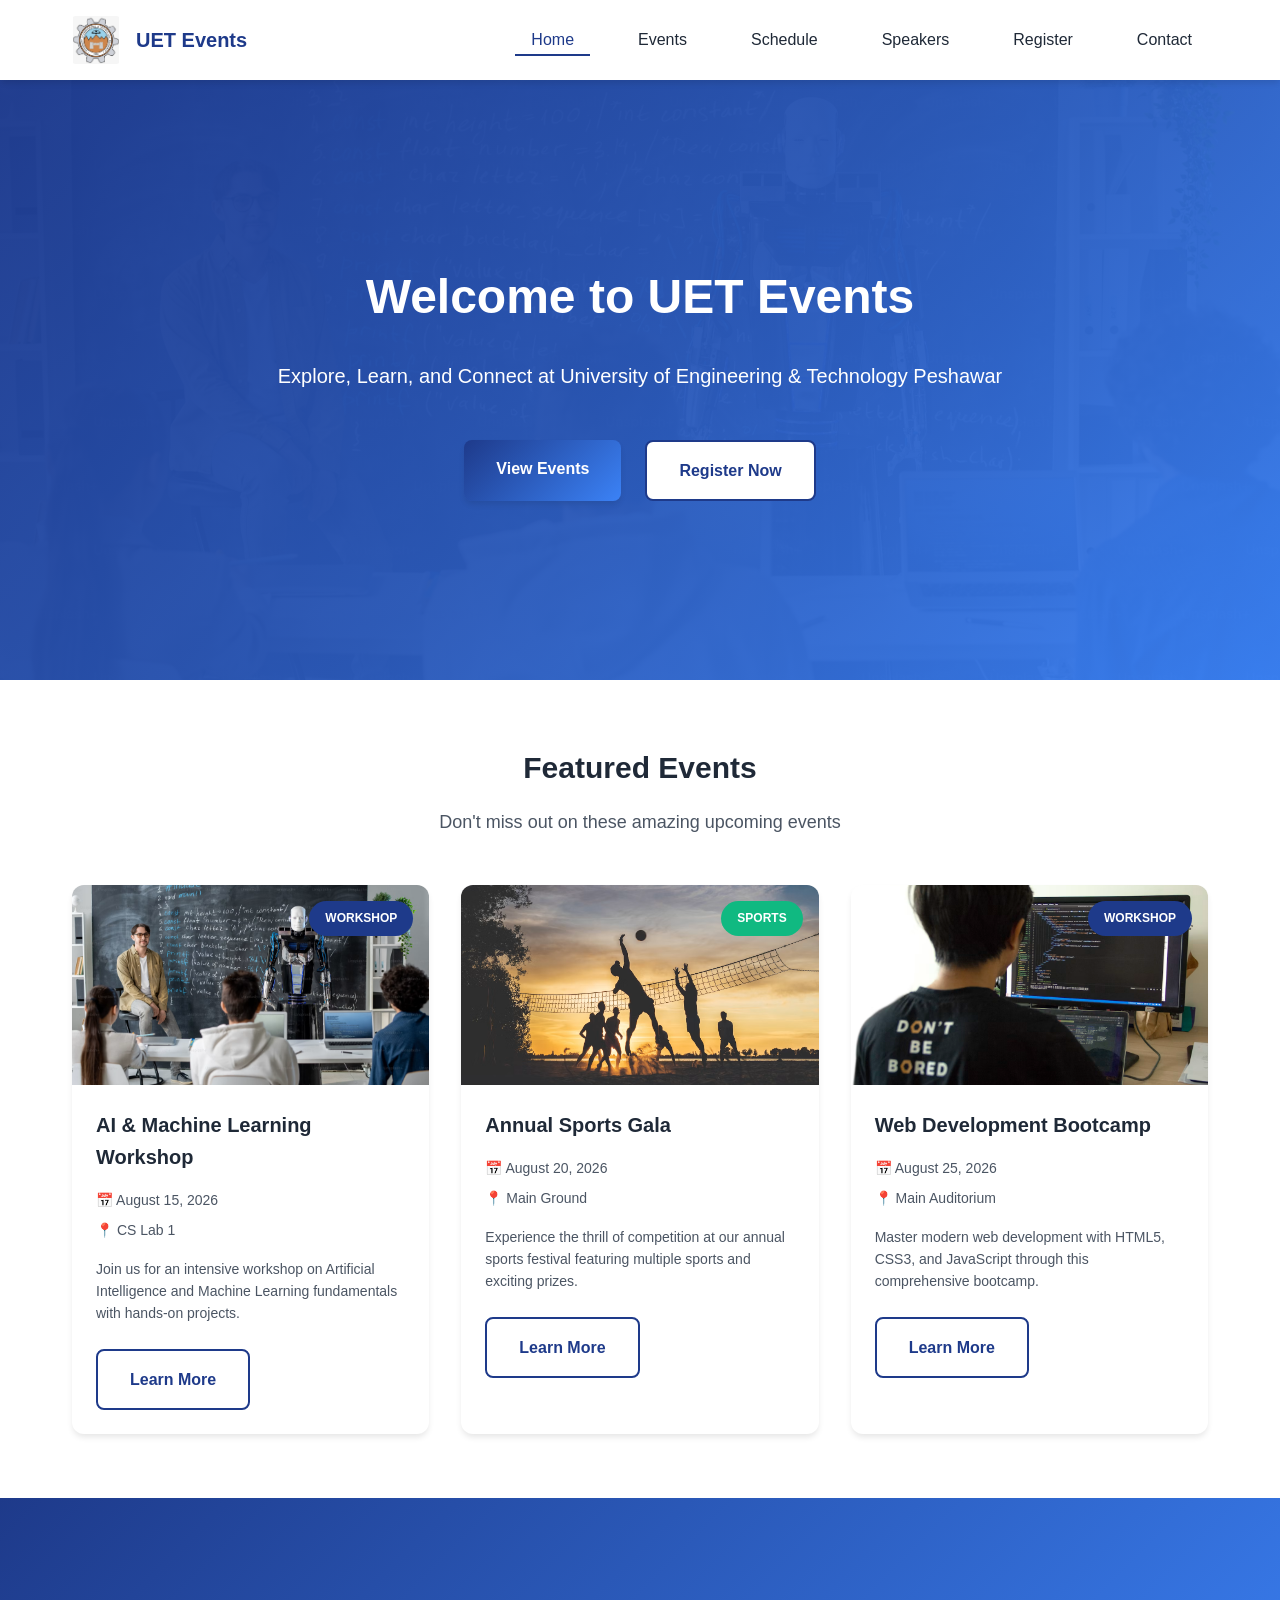
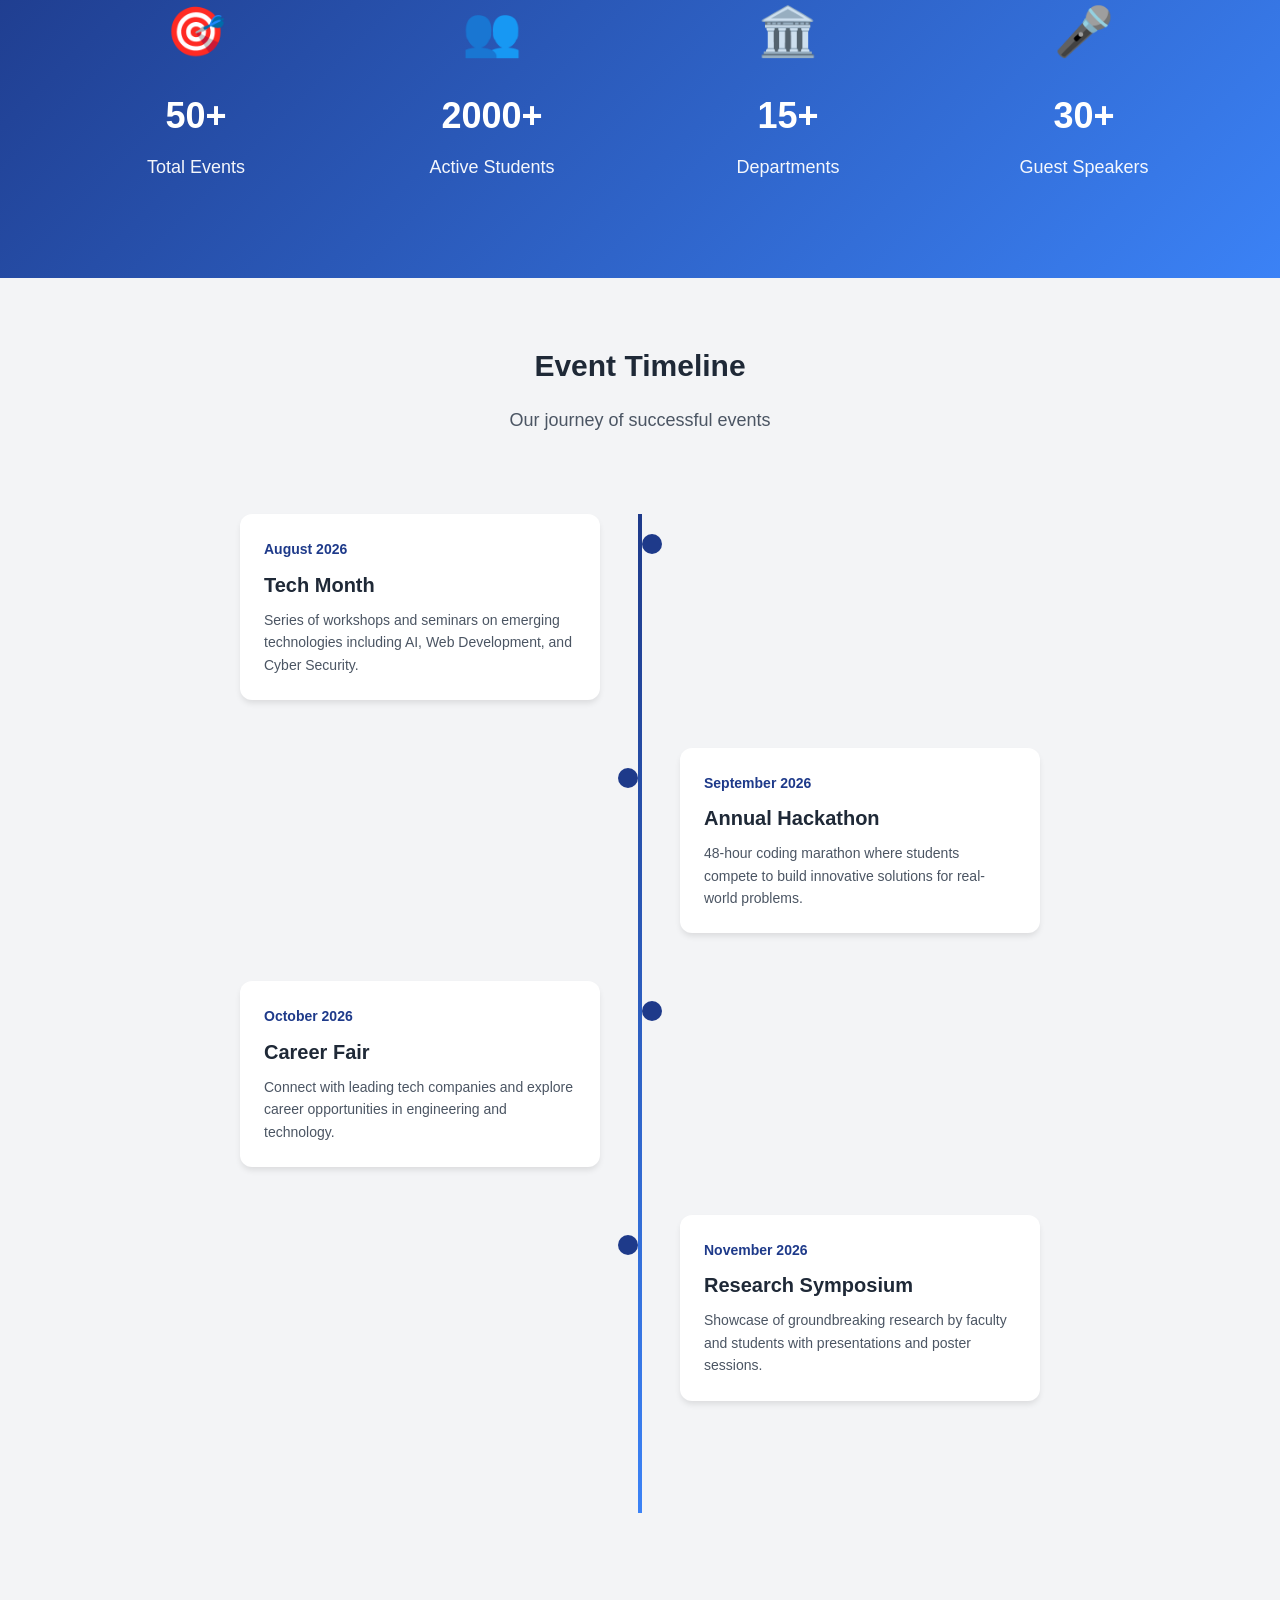
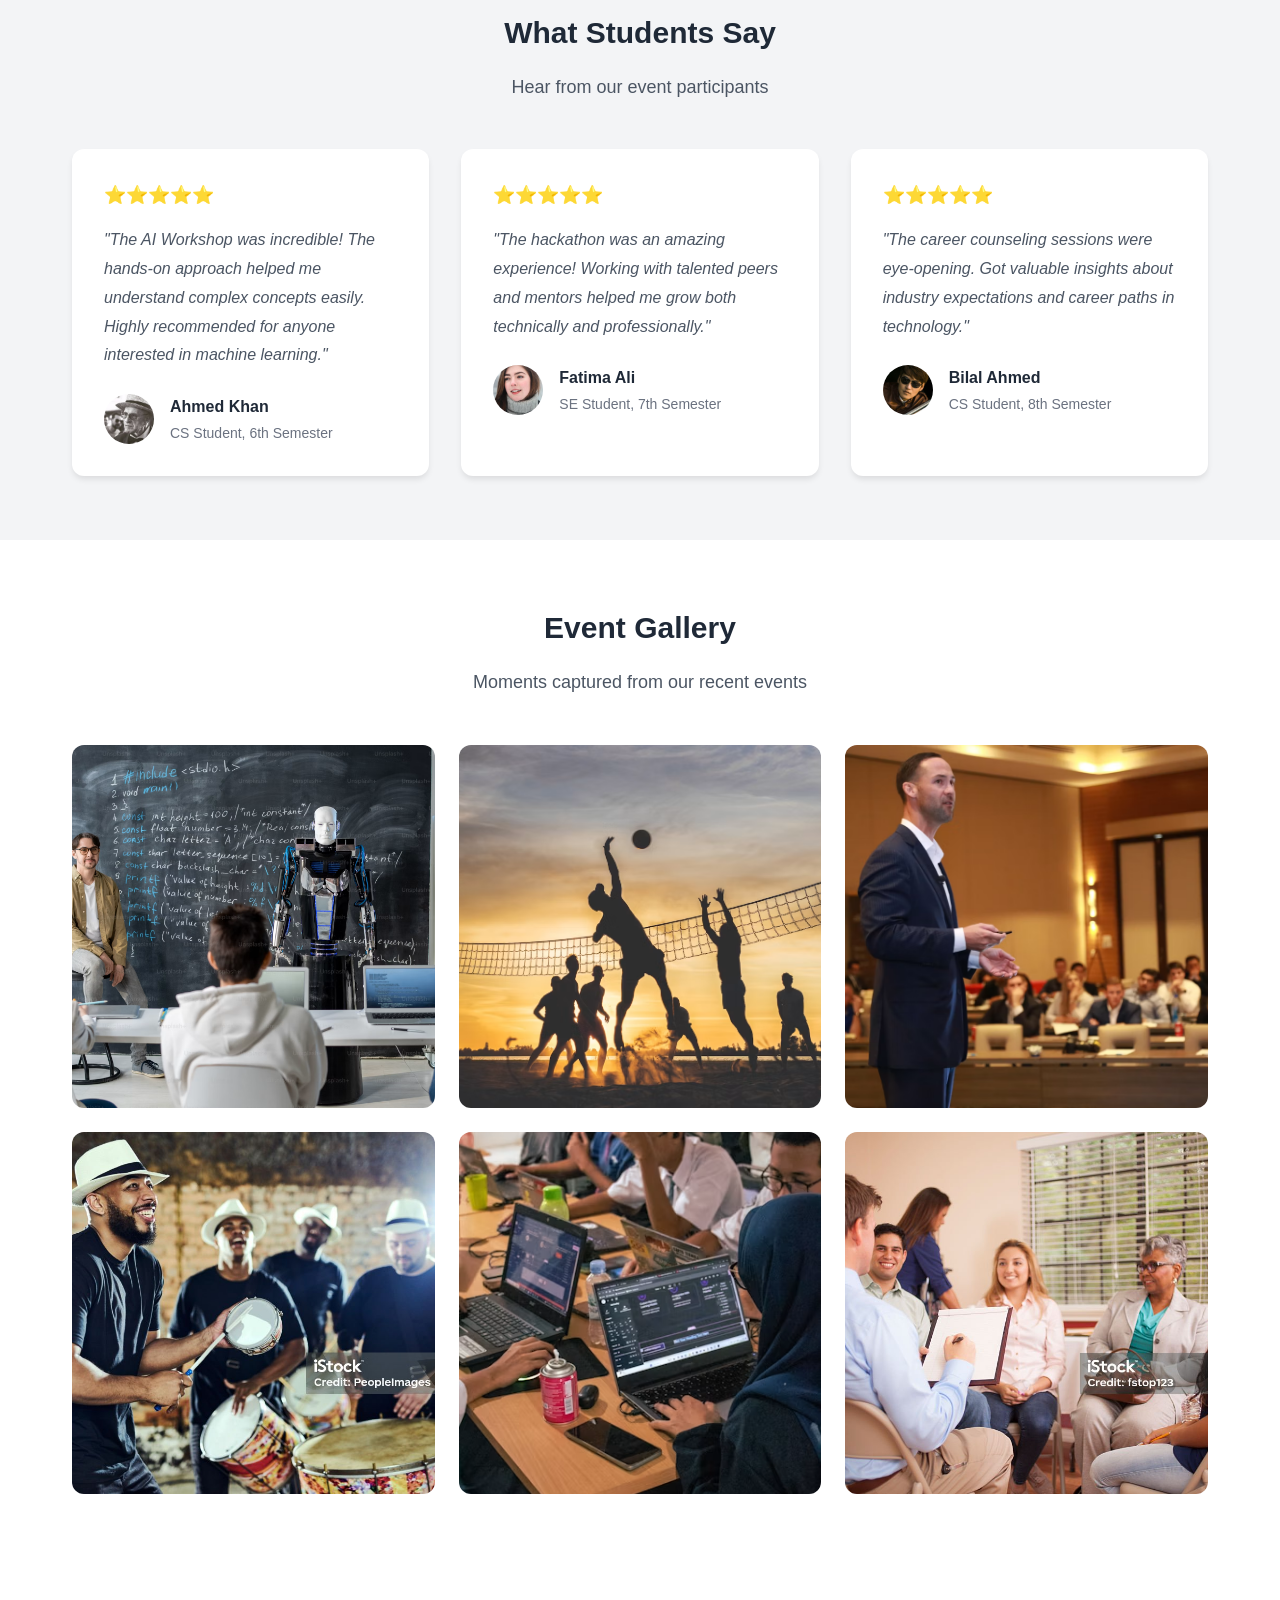
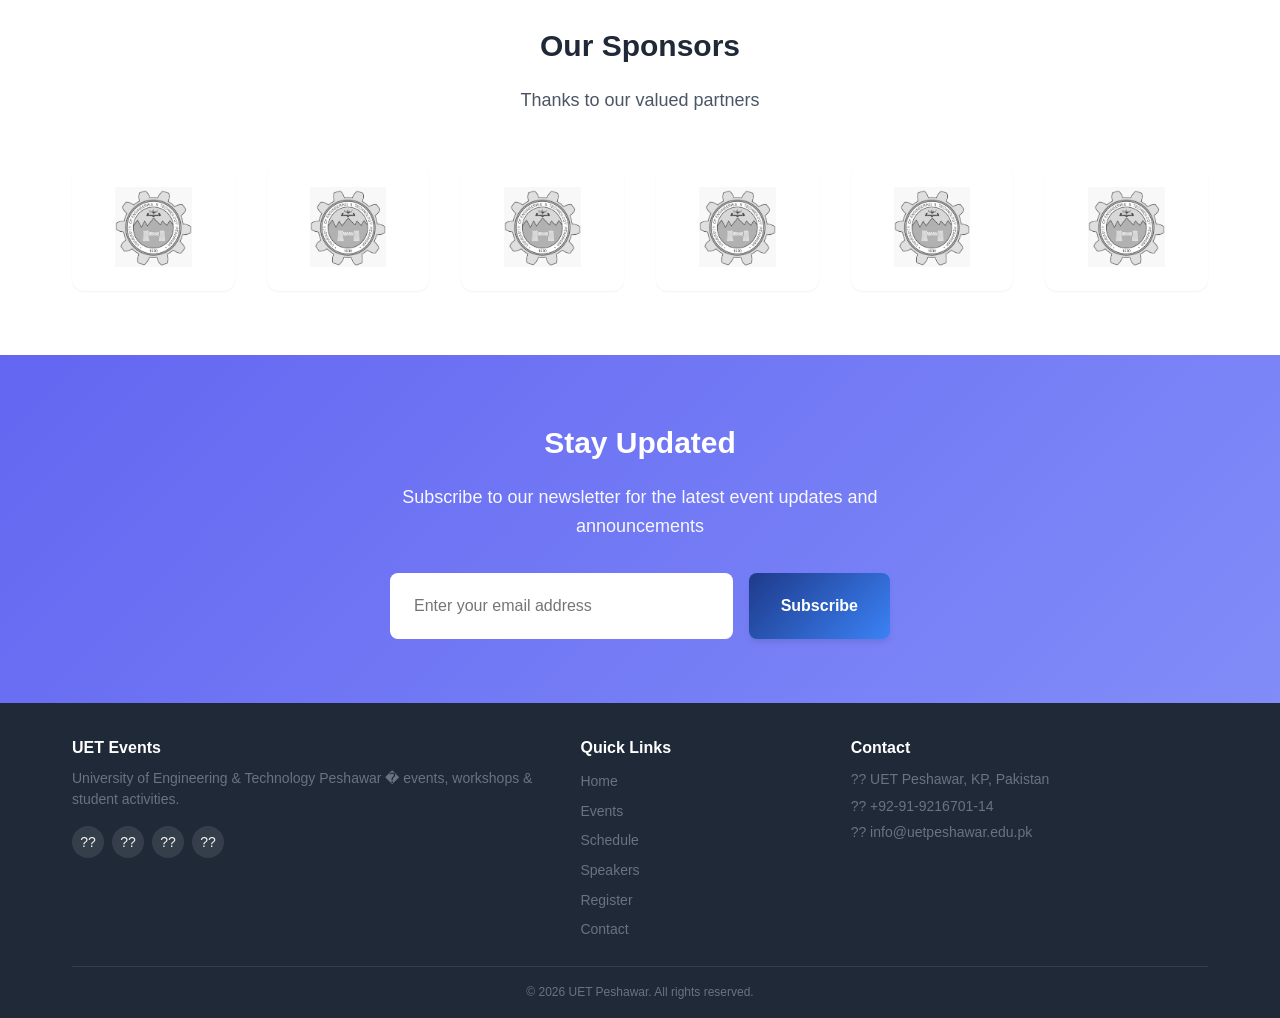
==== commit 00a51ccd: "Redesign the events and the Speakers" ====
--- a/index.html
+++ b/index.html
@@ -15,7 +15,7 @@
         <nav class="navbar">
             <div class="container nav-container">
                 <div class="logo">
-                    <img src="https://via.placeholder.com/50x50/1e3a8a/ffffff?text=UET" alt="UET Peshawar Logo" class="logo-img">
+                    <img src="images/logo/university-logo.png" alt="UET Peshawar Logo" class="logo-img">
                     <span class="logo-text">UET Events</span>
                 </div>
                 
@@ -64,7 +64,7 @@
                     <!-- Event Card 1 -->
                     <article class="event-card">
                         <div class="event-image">
-                            <img src="https://images.unsplash.com/photo-1531482615713-2afd69097998?w=400&h=300&fit=crop" alt="AI & Machine Learning Workshop">
+                            <img src="images/event-ai-ml.png" alt="AI & Machine Learning Workshop">
                             <span class="event-badge badge-workshop">Workshop</span>
                         </div>
                         <div class="event-content">
@@ -81,7 +81,7 @@
                     <!-- Event Card 2 -->
                     <article class="event-card">
                         <div class="event-image">
-                            <img src="https://images.unsplash.com/photo-1461896836934-ffe607ba8211?w=400&h=300&fit=crop" alt="Annual Sports Gala">
+                            <img src="images/event-sports.png" alt="Annual Sports Gala">
                             <span class="event-badge badge-sports">Sports</span>
                         </div>
                         <div class="event-content">
@@ -98,7 +98,7 @@
                     <!-- Event Card 3 -->
                     <article class="event-card">
                         <div class="event-image">
-                            <img src="https://images.unsplash.com/photo-1498050108023-c5249f4df085?w=400&h=300&fit=crop" alt="Web Development Bootcamp">
+                            <img src="images/event-web.png" alt="Web Development Bootcamp">
                             <span class="event-badge badge-workshop">Workshop</span>
                         </div>
                         <div class="event-content">
@@ -193,7 +193,7 @@
                         <div class="testimonial-stars">⭐⭐⭐⭐⭐</div>
                         <p class="testimonial-text">"The AI Workshop was incredible! The hands-on approach helped me understand complex concepts easily. Highly recommended for anyone interested in machine learning."</p>
                         <div class="testimonial-author">
-                            <img src="https://i.pravatar.cc/150?img=12" alt="Ahmed Khan" class="testimonial-img">
+                            <img src="images/speaker1.png" alt="Ahmed Khan" class="testimonial-img">
                             <div class="testimonial-info">
                                 <h4 class="testimonial-name">Ahmed Khan</h4>
                                 <p class="testimonial-role">CS Student, 6th Semester</p>
@@ -205,7 +205,7 @@
                         <div class="testimonial-stars">⭐⭐⭐⭐⭐</div>
                         <p class="testimonial-text">"The hackathon was an amazing experience! Working with talented peers and mentors helped me grow both technically and professionally."</p>
                         <div class="testimonial-author">
-                            <img src="https://i.pravatar.cc/150?img=5" alt="Fatima Ali" class="testimonial-img">
+                            <img src="images/speaker2.png" alt="Fatima Ali" class="testimonial-img">
                             <div class="testimonial-info">
                                 <h4 class="testimonial-name">Fatima Ali</h4>
                                 <p class="testimonial-role">SE Student, 7th Semester</p>
@@ -217,7 +217,7 @@
                         <div class="testimonial-stars">⭐⭐⭐⭐⭐</div>
                         <p class="testimonial-text">"The career counseling sessions were eye-opening. Got valuable insights about industry expectations and career paths in technology."</p>
                         <div class="testimonial-author">
-                            <img src="https://i.pravatar.cc/150?img=33" alt="Bilal Ahmed" class="testimonial-img">
+                            <img src="images/speaker3.png" alt="Bilal Ahmed" class="testimonial-img">
                             <div class="testimonial-info">
                                 <h4 class="testimonial-name">Bilal Ahmed</h4>
                                 <p class="testimonial-role">CS Student, 8th Semester</p>
@@ -236,37 +236,37 @@
                 
                 <div class="gallery-grid">
                     <div class="gallery-item">
-                        <img src="https://images.unsplash.com/photo-1524178232363-1fb2b075b655?w=400&h=400&fit=crop" alt="Workshop Session">
+                        <img src="images/event-ai-ml.png" alt="Workshop Session">
                         <div class="gallery-overlay">
                             <p class="gallery-caption">Workshop Session</p>
                         </div>
                     </div>
                     <div class="gallery-item">
-                        <img src="https://images.unsplash.com/photo-1579952363873-27f3bade9f55?w=400&h=400&fit=crop" alt="Sports Day">
+                        <img src="images/event-sports.png" alt="Sports Day">
                         <div class="gallery-overlay">
                             <p class="gallery-caption">Sports Day</p>
                         </div>
                     </div>
                     <div class="gallery-item">
-                        <img src="https://images.unsplash.com/photo-1540575467063-178a50c2df87?w=400&h=400&fit=crop" alt="Seminar">
+                        <img src="images/event-research.png" alt="Seminar">
                         <div class="gallery-overlay">
                             <p class="gallery-caption">Tech Seminar</p>
                         </div>
                     </div>
                     <div class="gallery-item">
-                        <img src="https://images.unsplash.com/photo-1511578314322-379afb476865?w=400&h=400&fit=crop" alt="Cultural Event">
+                        <img src="images/event-cultural.png" alt="Cultural Event">
                         <div class="gallery-overlay">
                             <p class="gallery-caption">Cultural Festival</p>
                         </div>
                     </div>
                     <div class="gallery-item">
-                        <img src="https://images.unsplash.com/photo-1504384308090-c894fdcc538d?w=400&h=400&fit=crop" alt="Hackathon">
+                        <img src="images/event-hackathon.png" alt="Hackathon">
                         <div class="gallery-overlay">
                             <p class="gallery-caption">Hackathon 2025</p>
                         </div>
                     </div>
                     <div class="gallery-item">
-                        <img src="https://images.unsplash.com/photo-1523580494863-6f3031224c94?w=400&h=400&fit=crop" alt="Award Ceremony">
+                        <img src="images/event-career.png" alt="Award Ceremony">
                         <div class="gallery-overlay">
                             <p class="gallery-caption">Award Ceremony</p>
                         </div>
@@ -283,22 +283,22 @@
                 
                 <div class="sponsors-grid">
                     <div class="sponsor-card">
-                        <img src="https://via.placeholder.com/150x80/1e3a8a/ffffff?text=Tech+Corp" alt="Tech Corp" class="sponsor-logo">
-                    </div>
-                    <div class="sponsor-card">
-                        <img src="https://via.placeholder.com/150x80/3b82f6/ffffff?text=Innovate" alt="Innovate Ltd" class="sponsor-logo">
-                    </div>
-                    <div class="sponsor-card">
-                        <img src="https://via.placeholder.com/150x80/60a5fa/ffffff?text=Digital" alt="Digital Solutions" class="sponsor-logo">
-                    </div>
-                    <div class="sponsor-card">
-                        <img src="https://via.placeholder.com/150x80/6366f1/ffffff?text=Academy" alt="Code Academy" class="sponsor-logo">
-                    </div>
-                    <div class="sponsor-card">
-                        <img src="https://via.placeholder.com/150x80/10b981/ffffff?text=Future" alt="Future Tech" class="sponsor-logo">
-                    </div>
-                    <div class="sponsor-card">
-                        <img src="https://via.placeholder.com/150x80/f59e0b/ffffff?text=Smart" alt="Smart Systems" class="sponsor-logo">
+                        <img src="images/logo/university-logo.png" alt="Tech Corp" class="sponsor-logo">
+                    </div>
+                    <div class="sponsor-card">
+                        <img src="images/logo/university-logo.png" alt="Innovate Ltd" class="sponsor-logo">
+                    </div>
+                    <div class="sponsor-card">
+                        <img src="images/logo/university-logo.png" alt="Digital Solutions" class="sponsor-logo">
+                    </div>
+                    <div class="sponsor-card">
+                        <img src="images/logo/university-logo.png" alt="Code Academy" class="sponsor-logo">
+                    </div>
+                    <div class="sponsor-card">
+                        <img src="images/logo/university-logo.png" alt="Future Tech" class="sponsor-logo">
+                    </div>
+                    <div class="sponsor-card">
+                        <img src="images/logo/university-logo.png" alt="Smart Systems" class="sponsor-logo">
                     </div>
                 </div>
             </div>
--- a/style.css
+++ b/style.css
@@ -175,9 +175,10 @@
 }
 
 .logo-img {
-    width: 50px;
-    height: 50px;
+    width: 48px;
+    height: 48px;
     object-fit: contain;
+    border-radius: 4px;
 }
 
 .logo-text {
@@ -318,7 +319,7 @@
     left: 0;
     right: 0;
     bottom: 0;
-    background: url('images/hero/hero-banner.jpg') center/cover no-repeat;
+    background: url('images/event-ai-ml.png') center/cover no-repeat;
     opacity: 0.2;
     z-index: 0;
 }
